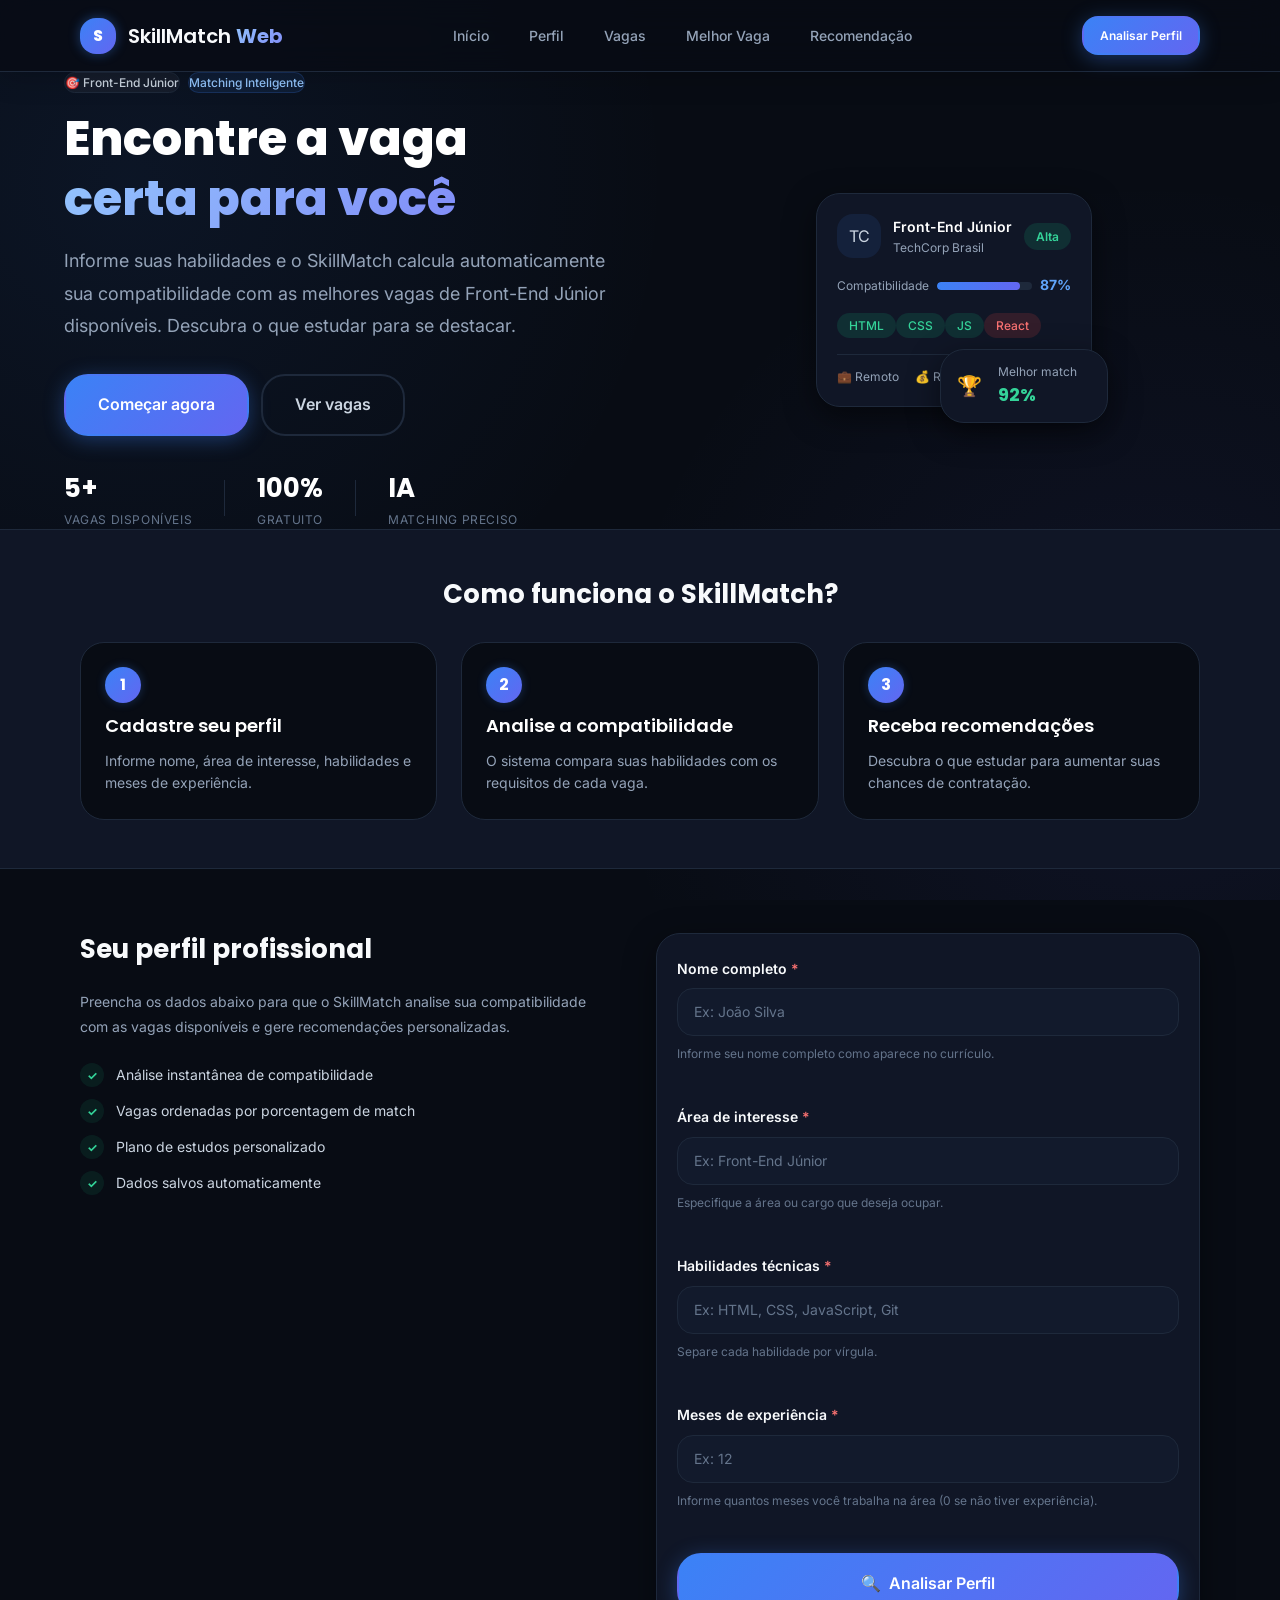
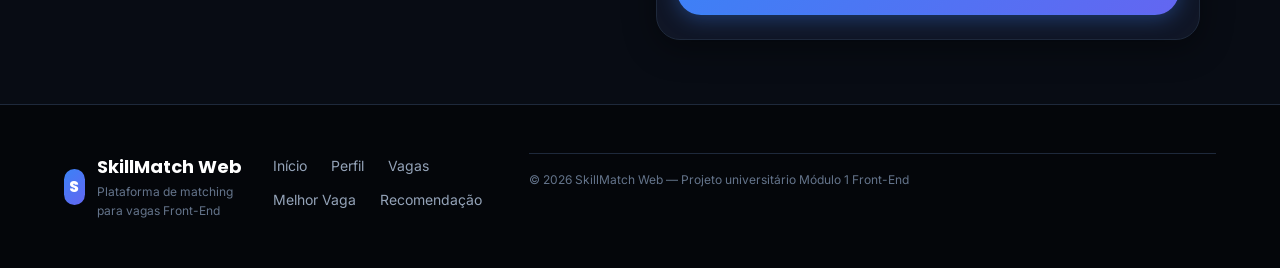
==== index.html @ 5471a695 "feat: Desenvolvimento da WEB e Logica JS" ====
<!DOCTYPE html>
<html lang="pt-BR">
  <head>
    <meta charset="UTF-8" />
    <meta name="viewport" content="width=device-width, initial-scale=1.0" />
    <meta
      name="description"
      content="SkillMatch Web — Compare seu perfil profissional com vagas de Front-End Júnior e descubra sua compatibilidade."
    />
    <meta name="author" content="SkillMatch Web" />
    <title>SkillMatch Web | Encontre sua vaga ideal</title>

    <!-- Google Fonts: Inter para interface, Poppins para headings -->
    <link rel="preconnect" href="https://fonts.googleapis.com" />
    <link rel="preconnect" href="https://fonts.gstatic.com" crossorigin />
    <link
      href="https://fonts.googleapis.com/css2?family=Inter:wght@300;400;500;600;700&family=Poppins:wght@600;700;800&display=swap"
      rel="stylesheet"
    />

    <!-- Folha de estilos principal -->
    <link rel="stylesheet" href="./assets/styles/index.style.css" />
  </head>
  <body>

    <!-- ===================================================
         HEADER / NAVEGAÇÃO
    ==================================================== -->
    <header class="site-header" role="banner">
      <nav class="nav-bar" aria-label="Navegação principal">
        <!-- Logo / Brand -->
        <a href="#inicio" class="nav-brand" aria-label="SkillMatch Web — ir para o início">
          <div class="nav-brand__logo" aria-hidden="true">
            <span class="nav-brand__logo-sm">S</span>
          </div>
          <span class="nav-brand__name">SkillMatch <strong>Web</strong></span>
        </a>

        <!-- Links de navegação -->
        <ul class="nav-links" role="list">
          <li><a href="#inicio"        class="nav-links__item" aria-label="Início">Início</a></li>
          <li><a href="#perfil"        class="nav-links__item" aria-label="Ir para o perfil">Perfil</a></li>
          <li><a href="#vagas"         class="nav-links__item" aria-label="Ir para as vagas">Vagas</a></li>
          <li><a href="#melhor-vaga"   class="nav-links__item" aria-label="Ir para a melhor vaga">Melhor Vaga</a></li>
          <li><a href="#recomendacao"  class="nav-links__item" aria-label="Ir para recomendações de estudo">Recomendação</a></li>
        </ul>

        <!-- CTA no header -->
        <a href="#perfil" class="btn btn--primary btn--sm nav-cta" aria-label="Analisar meu perfil agora">
          Analisar Perfil
        </a>
      </nav>
    </header>

    <!-- ===================================================
         HERO / BANNER PRINCIPAL
    ==================================================== -->
    <section id="inicio" class="hero" aria-labelledby="hero-titulo">
      <div class="hero__container">
        <!-- Lado esquerdo: texto -->
        <div class="hero__content">
          <div class="hero__eyebrow">
            <span class="hero__tag">🎯 Front-End Júnior</span>
            <span class="hero__tag hero__tag--secondary">Matching Inteligente</span>
          </div>
          <h1 id="hero-titulo" class="hero__titulo">
            Encontre a vaga<br />
            <span class="hero__titulo--destaque">certa para você</span>
          </h1>
          <p class="hero__descricao">
            Informe suas habilidades e o SkillMatch calcula automaticamente sua
            compatibilidade com as melhores vagas de Front-End Júnior disponíveis.
            Descubra o que estudar para se destacar.
          </p>
          <div class="hero__acoes">
            <a href="#perfil" class="btn btn--primary btn--lg" aria-label="Começar análise de perfil">
              Começar agora
            </a>
            <a href="#vagas" class="btn btn--outline btn--lg" aria-label="Ver vagas disponíveis">
              Ver vagas
            </a>
          </div>
          <!-- Estatísticas rápidas -->
          <div class="hero__stats" aria-label="Estatísticas da plataforma">
            <div class="hero__stat">
              <span class="hero__stat-num">5+</span>
              <span class="hero__stat-label">Vagas disponíveis</span>
            </div>
            <div class="hero__stat-divider" aria-hidden="true"></div>
            <div class="hero__stat">
              <span class="hero__stat-num">100%</span>
              <span class="hero__stat-label">Gratuito</span>
            </div>
            <div class="hero__stat-divider" aria-hidden="true"></div>
            <div class="hero__stat">
              <span class="hero__stat-num">IA</span>
              <span class="hero__stat-label">Matching preciso</span>
            </div>
          </div>
        </div>

        <!-- Lado direito: preview de card de vaga -->
        <div class="hero__preview" aria-hidden="true">
          <div class="hero__preview-card card-preview">
            <div class="card-preview__header">
              <div class="card-preview__logo">TC</div>
              <div class="card-preview__info">
                <span class="card-preview__cargo">Front-End Júnior</span>
                <span class="card-preview__empresa">TechCorp Brasil</span>
              </div>
              <span class="card-preview__badge card-preview__badge--alta">Alta</span>
            </div>
            <div class="card-preview__compat">
              <span class="card-preview__compat-label">Compatibilidade</span>
              <div class="card-preview__bar">
                <div class="card-preview__bar-fill" style="width: 87%"></div>
              </div>
              <span class="card-preview__compat-pct">87%</span>
            </div>
            <div class="card-preview__tags">
              <span class="tag tag--encontrada">HTML</span>
              <span class="tag tag--encontrada">CSS</span>
              <span class="tag tag--encontrada">JS</span>
              <span class="tag tag--faltante">React</span>
            </div>
            <div class="card-preview__meta">
              <span>💼 Remoto</span>
              <span>💰 R$ 2.800</span>
            </div>
          </div>

          <!-- Card flutuante menor -->
          <div class="hero__preview-card hero__preview-card--mini card-preview card-preview--mini">
            <span class="card-preview__mini-ico">🏆</span>
            <div>
              <span class="card-preview__mini-label">Melhor match</span>
              <span class="card-preview__mini-val">92%</span>
            </div>
          </div>
        </div>
      </div>
    </section>

    <!-- ===================================================
         MAIN CONTENT
    ==================================================== -->
    <main id="main-content" class="main-content">

      <!-- ─── COMO FUNCIONA ─── -->
      <section class="como-funciona" aria-labelledby="como-funciona-titulo">
        <div class="section-container">
          <h2 id="como-funciona-titulo" class="section-titulo section-titulo--center">
            Como funciona o SkillMatch?
          </h2>
          <div class="steps">
            <article class="step" aria-label="Passo 1: Cadastre seu perfil">
              <div class="step__num" aria-hidden="true">1</div>
              <h3 class="step__titulo">Cadastre seu perfil</h3>
              <p class="step__desc">Informe nome, área de interesse, habilidades e meses de experiência.</p>
            </article>
            <div class="step__seta" aria-hidden="true">→</div>
            <article class="step" aria-label="Passo 2: Analise a compatibilidade">
              <div class="step__num" aria-hidden="true">2</div>
              <h3 class="step__titulo">Analise a compatibilidade</h3>
              <p class="step__desc">O sistema compara suas habilidades com os requisitos de cada vaga.</p>
            </article>
            <div class="step__seta" aria-hidden="true">→</div>
            <article class="step" aria-label="Passo 3: Receba recomendações">
              <div class="step__num" aria-hidden="true">3</div>
              <h3 class="step__titulo">Receba recomendações</h3>
              <p class="step__desc">Descubra o que estudar para aumentar suas chances de contratação.</p>
            </article>
          </div>
        </div>
      </section>

      <!-- ─── FORMULÁRIO DE PERFIL ─── -->
      <section id="perfil" class="section-perfil" aria-labelledby="perfil-titulo">
        <div class="section-container section-container--split">

          <!-- Lado esquerdo: copy -->
          <div class="perfil-copy">
            <h2 id="perfil-titulo" class="section-titulo">
              Seu perfil profissional
            </h2>
            <p class="section-desc">
              Preencha os dados abaixo para que o SkillMatch analise sua
              compatibilidade com as vagas disponíveis e gere recomendações personalizadas.
            </p>
            <ul class="perfil-beneficios" aria-label="Benefícios do SkillMatch">
              <li class="perfil-beneficio">
                <span class="perfil-beneficio__ico" aria-hidden="true">✓</span>
                Análise instantânea de compatibilidade
              </li>
              <li class="perfil-beneficio">
                <span class="perfil-beneficio__ico" aria-hidden="true">✓</span>
                Vagas ordenadas por porcentagem de match
              </li>
              <li class="perfil-beneficio">
                <span class="perfil-beneficio__ico" aria-hidden="true">✓</span>
                Plano de estudos personalizado
              </li>
              <li class="perfil-beneficio">
                <span class="perfil-beneficio__ico" aria-hidden="true">✓</span>
                Dados salvos automaticamente
              </li>
            </ul>
          </div>

          <!-- Lado direito: formulário -->
          <div class="perfil-form-wrapper">
            <form
              id="form-candidato"
              class="profile-form"
              novalidate
              aria-label="Formulário de perfil do candidato"
            >
              <div class="form-group">
                <label for="input-nome" class="form-label">
                  Nome completo
                  <span class="form-label__req" aria-hidden="true">*</span>
                </label>
                <input
                  type="text"
                  id="input-nome"
                  name="nome"
                  class="form-input"
                  placeholder="Ex: João Silva"
                  autocomplete="name"
                  aria-required="true"
                  aria-describedby="nome-dica erro-nome"
                />
                <span id="nome-dica" class="form-dica">
                  Informe seu nome completo como aparece no currículo.
                </span>
                <span
                  class="form-erro"
                  id="erro-nome"
                  role="alert"
                  aria-live="polite"
                ></span>
              </div>

              <div class="form-group">
                <label for="input-area" class="form-label">
                  Área de interesse
                  <span class="form-label__req" aria-hidden="true">*</span>
                </label>
                <input
                  type="text"
                  id="input-area"
                  name="area"
                  class="form-input"
                  placeholder="Ex: Front-End Júnior"
                  aria-required="true"
                  aria-describedby="area-dica erro-area"
                />
                <span id="area-dica" class="form-dica">
                  Especifique a área ou cargo que deseja ocupar.
                </span>
                <span
                  class="form-erro"
                  id="erro-area"
                  role="alert"
                  aria-live="polite"
                ></span>
              </div>

              <div class="form-group">
                <label for="input-habilidades" class="form-label">
                  Habilidades técnicas
                  <span class="form-label__req" aria-hidden="true">*</span>
                </label>
                <input
                  type="text"
                  id="input-habilidades"
                  name="habilidades"
                  class="form-input"
                  placeholder="Ex: HTML, CSS, JavaScript, Git"
                  aria-required="true"
                  aria-describedby="hab-dica erro-habilidades"
                />
                <span id="hab-dica" class="form-dica">
                  Separe cada habilidade por vírgula.
                </span>
                <span
                  class="form-erro"
                  id="erro-habilidades"
                  role="alert"
                  aria-live="polite"
                ></span>
              </div>

              <div class="form-group">
                <label for="input-experiencia" class="form-label">
                  Meses de experiência
                  <span class="form-label__req" aria-hidden="true">*</span>
                </label>
                <input
                  type="number"
                  id="input-experiencia"
                  name="experiencia"
                  class="form-input"
                  placeholder="Ex: 12"
                  min="0"
                  max="600"
                  aria-required="true"
                  aria-describedby="exp-dica erro-experiencia"
                />
                <span id="exp-dica" class="form-dica">
                  Informe quantos meses você trabalha na área (0 se não tiver experiência).
                </span>
                <span
                  class="form-erro"
                  id="erro-experiencia"
                  role="alert"
                  aria-live="polite"
                ></span>
              </div>

              <div class="form-acoes">
                <button
                  type="submit"
                  id="btn-analisar"
                  class="btn btn--primary btn--full"
                  aria-label="Analisar perfil e verificar compatibilidade com as vagas"
                >
                  <span class="btn__ico" aria-hidden="true">🔍</span>
                  Analisar Perfil
                </button>
              </div>
            </form>
          </div>
        </div>
      </section>

      <!-- ─── SEÇÃO DE VAGAS ─── -->
      <section
        id="vagas"
        class="section-vagas"
        aria-labelledby="vagas-titulo"
        aria-live="polite"
        hidden
      >
        <div class="section-container">
          <div class="section-cabecalho">
            <div>
              <h2 id="vagas-titulo" class="section-titulo">
                Vagas compatíveis
              </h2>
              <p class="section-desc">
                Ordenadas por porcentagem de compatibilidade com o seu perfil.
              </p>
            </div>
            <!-- Filtros / contador (exibidos pelo JS) -->
            <div class="vagas-resumo" id="vagas-resumo" aria-live="polite"></div>
          </div>

          <!-- Estado: carregando -->
          <div id="vagas-loading" class="estado-loading" hidden aria-live="polite" aria-label="Carregando vagas">
            <div class="loading-spinner" aria-hidden="true"></div>
            <p>Buscando vagas...</p>
          </div>

          <!-- Estado: erro -->
          <div id="vagas-erro" class="estado-erro" hidden role="alert">
            <span aria-hidden="true">⚠️</span>
            <p id="vagas-erro-msg">Não foi possível carregar as vagas.</p>
            <button id="btn-tentar-novamente" class="btn btn--outline btn--sm">
              Tentar novamente
            </button>
          </div>

          <!-- Estado: vazio -->
          <div id="vagas-vazio" class="estado-vazio" hidden>
            <span class="estado-vazio__ico" aria-hidden="true">🔍</span>
            <p>Nenhuma vaga encontrada para o perfil informado.</p>
          </div>

          <!-- Grid de vagas -->
          <div
            id="lista-vagas"
            class="vagas-grid"
            role="list"
            aria-label="Lista de vagas compatíveis"
          >
            <!-- Cartões inseridos dinamicamente pelo JS -->
          </div>
        </div>
      </section>

      <!-- ─── SEÇÃO MELHOR VAGA ─── -->
      <section
        id="melhor-vaga"
        class="section-melhor-vaga"
        aria-labelledby="melhor-vaga-titulo"
        aria-live="polite"
        hidden
      >
        <div class="section-container">
          <div class="section-cabecalho">
            <div>
              <h2 id="melhor-vaga-titulo" class="section-titulo section-titulo--destaque">
                🏆 Melhor vaga para você
              </h2>
              <p class="section-desc">
                Esta é a vaga com maior compatibilidade com o seu perfil profissional.
              </p>
            </div>
          </div>
          <div
            id="melhor-vaga-container"
            class="melhor-vaga-container"
            aria-label="Melhor vaga recomendada"
          >
            <!-- Cartão inserido dinamicamente pelo JS -->
          </div>
        </div>
      </section>

      <!-- ─── SEÇÃO RECOMENDAÇÃO DE ESTUDO ─── -->
      <section
        id="recomendacao"
        class="section-recomendacao"
        aria-labelledby="recomendacao-titulo"
        aria-live="polite"
        hidden
      >
        <div class="section-container">
          <div class="section-cabecalho">
            <div>
              <h2 id="recomendacao-titulo" class="section-titulo">
                📚 Plano de estudo recomendado
              </h2>
              <p class="section-desc">
                Habilidades que você deve estudar para aumentar sua compatibilidade
                com a melhor vaga.
              </p>
            </div>
          </div>
          <div
            id="lista-recomendacoes"
            class="recomendacoes-container"
            role="list"
            aria-label="Lista de habilidades recomendadas para estudo"
          >
            <!-- Itens inseridos dinamicamente pelo JS -->
          </div>
        </div>
      </section>

    </main>

    <!-- ===================================================
         FOOTER
    ==================================================== -->
    <footer class="site-footer" role="contentinfo">
      <div class="footer-container">
        <div class="footer-brand">
          <div class="footer-brand__logo" aria-hidden="true">S</div>
          <div>
            <span class="footer-brand__nome">SkillMatch Web</span>
            <span class="footer-brand__sub">Plataforma de matching para vagas Front-End</span>
          </div>
        </div>

        <nav class="footer-nav" aria-label="Navegação do rodapé">
          <ul role="list">
            <li><a href="#inicio"       class="footer-link">Início</a></li>
            <li><a href="#perfil"       class="footer-link">Perfil</a></li>
            <li><a href="#vagas"        class="footer-link">Vagas</a></li>
            <li><a href="#melhor-vaga"  class="footer-link">Melhor Vaga</a></li>
            <li><a href="#recomendacao" class="footer-link">Recomendação</a></li>
          </ul>
        </nav>

        <p class="footer-copy">
          &copy; <span id="footer-ano">2025</span> SkillMatch Web
          — Projeto universitário Módulo 1 Front-End
        </p>
      </div>
    </footer>

    <!-- ===================================================
         SCRIPTS (ES Modules)
         type="module" garante defer automático e escopo de módulo.
    ==================================================== -->
    <script type="module" src="./assets/scripts/main.js"></script>
  </body>
</html>
---- assets/styles/index.style.css ----
/* =================================================================
   SkillMatch Web — index.style.css
   Design System: Plataforma profissional de vagas (Premium Dark Mode)
   Estilo amigável, moderno e altamente profissional.
   Mobile First | Flexbox
   ================================================================= */

/* ─────────────────────────────────────────────────────────────────
   1. DESIGN TOKENS (Custom Properties)
───────────────────────────────────────────────────────────────── */
:root {
  /* ── Cores de Fundo (Premium Dark Mode) ── */
  --bg-pagina:      #080C14;
  --bg-card:        #101626;
  --bg-card-hover:  #161F35;
  --bg-input:       #121A2C;
  --borda:          #1E293B;
  --borda-hover:    #334155;
  --borda-foco:     #3B82F6;
  --branco:         #FFFFFF;

  /* ── Paleta de Azul Profissional ── */
  --azul-950:   #030712;
  --azul-900:   #1E3A8A;
  --azul-700:   #1D4ED8;
  --azul-600:   #3B82F6; /* Azul primário brilhante */
  --azul-500:   #60A5FA;
  --azul-400:   #93C5FD;
  --azul-100:   #DBEAFE;
  --azul-50:    #EFF6FF;

  /* ── Roxo / Indigo (Toque premium/amigável) ── */
  --indigo-500: #6366F1;
  --indigo-400: #818CF8;

  /* ── Neutros / Textos ── */
  --cinza-50:   #F9FAFB;
  --cinza-100:  #F3F4F6;
  --cinza-200:  #E5E7EB;
  --cinza-300:  #CBD5E1; /* Texto claro principal */
  --cinza-400:  #94A3B8; /* Subtextos e labels */
  --cinza-500:  #64748B; /* Dicas e bordas secundárias */
  --cinza-900:  #F8FAFC; /* Títulos em destaque */

  /* ── Classificação / Match (Com fundo sutil e brilhante) ── */
  --verde-600:  #10B981;
  --verde-500:  #34D399;
  --verde-900:  rgba(16, 185, 129, 0.15);

  --amarelo-600:#F59E0B;
  --amarelo-500:#FBBF24;
  --amarelo-900:rgba(245, 158, 11, 0.15);

  --vermelho-600:#EF4444;
  --vermelho-500:#F87171;
  --vermelho-900:rgba(239, 68, 68, 0.15);

  /* ── Tipografia ── */
  --fonte-corpo:    'Inter', system-ui, -apple-system, sans-serif;
  --fonte-titulo:   'Poppins', 'Inter', system-ui, sans-serif;

  --fs-xs:   0.75rem;    /* 12px */
  --fs-sm:   0.875rem;   /* 14px */
  --fs-base: 1rem;       /* 16px */
  --fs-md:   1.125rem;   /* 18px */
  --fs-lg:   1.25rem;    /* 20px */
  --fs-2xl:  1.625rem;   /* 26px */
  --fs-3xl:  2.25rem;    /* 36px */
  --fs-4xl:  3rem;       /* 48px */

  --fw-normal:   400;
  --fw-medium:   500;
  --fw-semibold: 600;
  --fw-bold:     700;
  --fw-extrabold:800;

  --lh-apertado: 1.25;
  --lh-snug:     1.4;
  --lh-normal:   1.6;
  --lh-relaxado: 1.8;

  /* ── Espaçamentos ── */
  --sp-1:  0.25rem;
  --sp-2:  0.5rem;
  --sp-3:  0.75rem;
  --sp-4:  1rem;
  --sp-5:  1.25rem;
  --sp-6:  1.5rem;
  --sp-8:  2rem;
  --sp-10: 2.5rem;
  --sp-12: 3rem;
  --sp-16: 4rem;

  /* ── Bordas arredondadas (Amigável) ── */
  --radius-sm:   0.375rem;
  --radius-md:   0.75rem;
  --radius-lg:   1rem;
  --radius-xl:   1.5rem;  /* Cantos suaves e modernos */
  --radius-2xl:  2rem;
  --radius-full: 9999px;

  /* ── Sombras e Brilhos ── */
  --sombra-xs:  0 1px 2px rgba(0,0,0,0.5);
  --sombra-sm:  0 2px 8px rgba(0,0,0,0.6);
  --sombra-md:  0 4px 20px rgba(0,0,0,0.4);
  --sombra-lg:  0 10px 30px rgba(0,0,0,0.5);
  --sombra-azul: 0 4px 20px rgba(59, 130, 246, 0.35);
  --sombra-card: 0 8px 32px rgba(0, 0, 0, 0.4);

  /* ── Transições ── */
  --trans-rapida: 150ms cubic-bezier(0.4, 0, 0.2, 1);
  --trans-base:   300ms cubic-bezier(0.4, 0, 0.2, 1);

  /* ── Layout ── */
  --max-largura: 72rem;      /* 1152px */
  --max-form:    34rem;
  --nav-altura:  4.5rem;
  --z-nav: 100;
}

/* ─────────────────────────────────────────────────────────────────
   2. RESET & BASE (Dark Mode adaptado)
───────────────────────────────────────────────────────────────── */
*,
*::before,
*::after {
  box-sizing: border-box;
  margin: 0;
  padding: 0;
}

html {
  scroll-behavior: smooth;
  -webkit-text-size-adjust: 100%;
}

body {
  font-family: var(--fonte-corpo);
  font-size: var(--fs-base);
  font-weight: var(--fw-normal);
  line-height: var(--lh-normal);
  color: var(--cinza-300);
  background-color: var(--bg-pagina);
  min-height: 100vh;
  overflow-x: hidden;
  /* Gradientes de fundo sutis para quebrar o fundo chapado escuro */
  background-image: 
    radial-gradient(circle at 10% 20%, rgba(59, 130, 246, 0.08) 0%, transparent 40%),
    radial-gradient(circle at 90% 80%, rgba(99, 102, 241, 0.08) 0%, transparent 40%);
  background-attachment: fixed;
}

h1, h2, h3, h4, h5, h6 {
  font-family: var(--fonte-titulo);
  line-height: var(--lh-apertado);
  color: var(--cinza-900);
}

img, svg, video {
  display: block;
  max-width: 100%;
}

button, input, select, textarea {
  font: inherit;
  color: inherit;
}

a {
  color: inherit;
  text-decoration: none;
}

ul, ol {
  list-style: none;
}

/* Foco acessível com brilho premium */
:focus-visible {
  outline: 2px solid var(--azul-600);
  outline-offset: 3px;
  border-radius: var(--radius-sm);
}

/* ─────────────────────────────────────────────────────────────────
   3. CONTAINERS
───────────────────────────────────────────────────────────────── */
.section-container {
  max-width: var(--max-largura);
  margin-inline: auto;
  padding-inline: var(--sp-4);
}

/* ─────────────────────────────────────────────────────────────────
   4. TIPOGRAFIA / CABEÇALHOS DE SEÇÕES
───────────────────────────────────────────────────────────────── */
.section-titulo {
  font-size: var(--fs-2xl);
  font-weight: var(--fw-bold);
  color: var(--cinza-900);
  margin-bottom: var(--sp-2);
}

.section-titulo--center {
  text-align: center;
}

.section-titulo--destaque {
  background: linear-gradient(135deg, var(--azul-500), var(--indigo-400));
  -webkit-background-clip: text;
  -webkit-text-fill-color: transparent;
  background-clip: text;
}

.section-desc {
  font-size: var(--fs-sm);
  color: var(--cinza-400);
  line-height: var(--lh-relaxado);
  max-width: 60ch;
}

/* ─────────────────────────────────────────────────────────────────
   5. BOTÕES (Efeito glow e cantos redondos amigáveis)
───────────────────────────────────────────────────────────────── */
.btn {
  display: inline-flex;
  align-items: center;
  justify-content: center;
  gap: var(--sp-2);
  padding: var(--sp-3) var(--sp-6);
  border: 2px solid transparent;
  border-radius: var(--radius-xl); /* Cantos redondos mais amigáveis */
  font-family: var(--fonte-corpo);
  font-size: var(--fs-sm);
  font-weight: var(--fw-semibold);
  cursor: pointer;
  transition: all var(--trans-base);
  user-select: none;
}

.btn:hover {
  transform: translateY(-2px);
}

.btn:active {
  transform: translateY(0);
}

/* Primário (Brilhante com sombra neon sutil) */
.btn--primary {
  background: linear-gradient(135deg, var(--azul-600), var(--indigo-500));
  border-color: transparent;
  color: var(--branco);
  box-shadow: var(--sombra-azul);
}

.btn--primary:hover {
  background: linear-gradient(135deg, var(--azul-500), var(--indigo-400));
  box-shadow: 0 0 24px rgba(59, 130, 246, 0.5);
}

/* Outline */
.btn--outline {
  background-color: transparent;
  border-color: var(--borda);
  color: var(--cinza-300);
}

.btn--outline:hover {
  background-color: rgba(255, 255, 255, 0.05);
  border-color: var(--cinza-400);
}

/* Tamanhos */
.btn--sm  { padding: var(--sp-2) var(--sp-4); font-size: var(--fs-xs); border-radius: var(--radius-lg); }
.btn--lg  { padding: var(--sp-4) var(--sp-8); font-size: var(--fs-base); }
.btn--full { width: 100%; padding-block: var(--sp-4); font-size: var(--fs-base); }

.btn:disabled, .btn[aria-disabled="true"] {
  opacity: 0.4;
  cursor: not-allowed;
  transform: none !important;
  box-shadow: none !important;
}

/* ─────────────────────────────────────────────────────────────────
   6. SITE HEADER (Glassmorphism Dark)
───────────────────────────────────────────────────────────────── */
.site-header {
  position: sticky;
  top: 0;
  z-index: var(--z-nav);
  background-color: rgba(8, 12, 20, 0.8);
  backdrop-filter: blur(16px);
  -webkit-backdrop-filter: blur(16px);
  border-bottom: 1px solid var(--borda);
  height: var(--nav-altura);
  box-shadow: 0 4px 30px rgba(0, 0, 0, 0.2);
}

.nav-bar {
  max-width: var(--max-largura);
  margin-inline: auto;
  padding-inline: var(--sp-4);
  height: 100%;
  display: flex;
  align-items: center;
  justify-content: space-between;
  gap: var(--sp-6);
}

/* Logo */
.nav-brand {
  display: flex;
  align-items: center;
  gap: var(--sp-3);
}

.nav-brand__logo {
  width: 2.25rem;
  height: 2.25rem;
  background: linear-gradient(135deg, var(--azul-600), var(--indigo-500));
  border-radius: var(--radius-lg);
  display: flex;
  align-items: center;
  justify-content: center;
  box-shadow: 0 0 12px rgba(59, 130, 246, 0.4);
}

.nav-brand__logo-sm {
  font-family: var(--fonte-titulo);
  font-weight: var(--fw-extrabold);
  font-size: var(--fs-base);
  color: var(--branco);
}

.nav-brand__name {
  font-family: var(--fonte-titulo);
  font-size: var(--fs-lg);
  font-weight: var(--fw-semibold);
  color: var(--cinza-900);
}

.nav-brand__name strong {
  background: linear-gradient(135deg, var(--azul-400), var(--indigo-400));
  -webkit-background-clip: text;
  -webkit-text-fill-color: transparent;
  background-clip: text;
  font-weight: var(--fw-bold);
}

/* Links */
.nav-links {
  display: none; /* Mobile */
  align-items: center;
  gap: var(--sp-2);
}

.nav-links__item {
  padding: var(--sp-2) var(--sp-4);
  border-radius: var(--radius-lg);
  font-size: var(--fs-sm);
  font-weight: var(--fw-medium);
  color: var(--cinza-400);
  transition: all var(--trans-rapida);
}

.nav-links__item:hover,
.nav-links__item.ativo {
  color: var(--branco);
  background-color: rgba(255, 255, 255, 0.05);
}

.nav-cta {
  display: none; /* Mobile */
}

/* ─────────────────────────────────────────────────────────────────
   7. HERO SECTION (Layout Arredondado com Card Preview Premium)
───────────────────────────────────────────────────────────────── */
.hero {
  padding: var(--sp-12) var(--sp-4) var(--sp-16);
  position: relative;
}

.hero__container {
  max-width: var(--max-largura);
  margin-inline: auto;
  display: flex;
  flex-direction: column;
  gap: var(--sp-8);
}

/* Eyebrow badge */
.hero__eyebrow {
  display: flex;
  gap: var(--sp-2);
  margin-bottom: var(--sp-4);
}

.hero__tag {
  display: inline-flex;
  align-items: center;
  gap: var(--sp-1.5);
  padding: var(--sp-1.5) var(--sp-4);
  border-radius: var(--radius-full);
  background-color: rgba(255, 255, 255, 0.04);
  border: 1px solid var(--borda);
  font-size: var(--fs-xs);
  font-weight: var(--fw-medium);
  color: var(--cinza-300);
}

.hero__tag--secondary {
  background-color: rgba(59, 130, 246, 0.1);
  border-color: rgba(59, 130, 246, 0.2);
  color: var(--azul-400);
}

.hero__titulo {
  font-size: var(--fs-3xl);
  font-weight: var(--fw-extrabold);
  line-height: var(--lh-apertado);
  color: var(--branco);
  margin-bottom: var(--sp-4);
}

.hero__titulo--destaque {
  background: linear-gradient(135deg, var(--azul-400) 0%, var(--indigo-400) 100%);
  -webkit-background-clip: text;
  -webkit-text-fill-color: transparent;
  background-clip: text;
}

.hero__descricao {
  font-size: var(--fs-md);
  color: var(--cinza-400);
  line-height: var(--lh-relaxado);
  max-width: 52ch;
  margin-bottom: var(--sp-8);
}

.hero__acoes {
  display: flex;
  flex-wrap: wrap;
  gap: var(--sp-3);
  margin-bottom: var(--sp-8);
}

/* Stats */
.hero__stats {
  display: flex;
  align-items: center;
  gap: var(--sp-8);
  flex-wrap: wrap;
}

.hero__stat {
  display: flex;
  flex-direction: column;
}

.hero__stat-num {
  font-family: var(--fonte-titulo);
  font-size: var(--fs-2xl);
  font-weight: var(--fw-bold);
  color: var(--branco);
}

.hero__stat-label {
  font-size: var(--fs-xs);
  color: var(--cinza-500);
  text-transform: uppercase;
  letter-spacing: 0.05em;
}

.hero__stat-divider {
  width: 1px;
  height: 2.25rem;
  background-color: var(--borda);
  flex-shrink: 0;
}

/* ─ Preview Card (Layout Moderno e Amigável) ── */
.hero__preview {
  position: relative;
  display: flex;
  justify-content: center;
  align-items: center;
}

.card-preview {
  background: var(--bg-card);
  border: 1px solid var(--borda);
  border-radius: var(--radius-xl);
  padding: var(--sp-5);
  box-shadow: var(--sombra-lg);
  width: 100%;
  max-width: 22rem;
  display: flex;
  flex-direction: column;
  gap: var(--sp-4);
  position: relative;
  animation: floating-preview 6s ease-in-out infinite;
}

@keyframes floating-preview {
  0%, 100% { transform: translateY(0); }
  50%       { transform: translateY(-8px); }
}

.card-preview__header {
  display: flex;
  align-items: center;
  gap: var(--sp-3);
}

.card-preview__logo {
  width: 2.75rem;
  height: 2.75rem;
  border-radius: var(--radius-lg);
  background-color: rgba(59, 130, 246, 0.1);
  display: flex;
  align-items: center;
  justify-content: center;
  flex-shrink: 0;
}

.card-preview__logo svg {
  width: 1.5rem;
  height: 1.5rem;
  color: var(--azul-500);
}

.card-preview__info {
  display: flex;
  flex-direction: column;
  flex: 1;
}

.card-preview__cargo {
  font-size: var(--fs-sm);
  font-weight: var(--fw-semibold);
  color: var(--branco);
}

.card-preview__empresa {
  font-size: var(--fs-xs);
  color: var(--cinza-400);
}

.card-preview__badge {
  padding: var(--sp-1) var(--sp-3);
  border-radius: var(--radius-full);
  font-size: var(--fs-xs);
  font-weight: var(--fw-semibold);
}

.card-preview__badge--alta {
  background-color: var(--verde-900);
  color: var(--verde-500);
}

.card-preview__compat {
  display: flex;
  align-items: center;
  gap: var(--sp-2);
}

.card-preview__compat-label {
  font-size: var(--fs-xs);
  color: var(--cinza-400);
}

.card-preview__bar {
  flex: 1;
  height: 8px;
  background-color: var(--borda);
  border-radius: var(--radius-full);
  overflow: hidden;
}

.card-preview__bar-fill {
  height: 100%;
  background: linear-gradient(90deg, var(--azul-600), var(--indigo-500));
  border-radius: var(--radius-full);
}

.card-preview__compat-pct {
  font-size: var(--fs-sm);
  font-weight: var(--fw-bold);
  color: var(--azul-500);
}

.card-preview__tags {
  display: flex;
  flex-wrap: wrap;
  gap: var(--sp-1.5);
}

/* Tags de Habilidades */
.tag {
  display: inline-flex;
  align-items: center;
  padding: 3px var(--sp-3);
  border-radius: var(--radius-full);
  font-size: var(--fs-xs);
  font-weight: var(--fw-medium);
}

.tag--encontrada {
  background-color: var(--verde-900);
  color: var(--verde-500);
}

.tag--faltante {
  background-color: var(--vermelho-900);
  color: var(--vermelho-500);
}

.card-preview__meta {
  display: flex;
  gap: var(--sp-4);
  font-size: var(--fs-xs);
  color: var(--cinza-400);
  padding-top: var(--sp-3);
  border-top: 1px solid var(--borda);
}

/* Card mini flutuante */
.card-preview--mini {
  position: absolute;
  bottom: -1rem;
  right: -1rem;
  max-width: 10.5rem;
  padding: var(--sp-3) var(--sp-4);
  flex-direction: row;
  align-items: center;
  gap: var(--sp-2.5);
  animation-delay: 0.5s;
}

.card-preview__mini-ico {
  font-size: var(--fs-lg);
}

.card-preview__mini-label {
  display: block;
  font-size: var(--fs-xs);
  color: var(--cinza-400);
}

.card-preview__mini-val {
  font-family: var(--fonte-titulo);
  font-size: var(--fs-md);
  font-weight: var(--fw-bold);
  color: var(--verde-500);
}

/* ─────────────────────────────────────────────────────────────────
   8. SEÇÃO COMO FUNCIONA (Estilo Amigável e Cards Distintos)
───────────────────────────────────────────────────────────────── */
.como-funciona {
  background-color: var(--bg-card);
  border-top: 1px solid var(--borda);
  border-bottom: 1px solid var(--borda);
  padding: var(--sp-12) var(--sp-4);
}

.steps {
  display: flex;
  flex-direction: column;
  gap: var(--sp-6);
  margin-top: var(--sp-8);
}

.step {
  background: var(--bg-pagina);
  border: 1px solid var(--borda);
  border-radius: var(--radius-xl);
  padding: var(--sp-6);
  display: flex;
  flex-direction: column;
  gap: var(--sp-3);
  transition: all var(--trans-base);
}

.step:hover {
  transform: translateY(-3px);
  border-color: var(--borda-hover);
  box-shadow: var(--sombra-md);
}

.step__num {
  width: 2.25rem;
  height: 2.25rem;
  border-radius: var(--radius-full);
  background: linear-gradient(135deg, var(--azul-600), var(--indigo-500));
  color: var(--branco);
  font-family: var(--fonte-titulo);
  font-weight: var(--fw-bold);
  font-size: var(--fs-base);
  display: flex;
  align-items: center;
  justify-content: center;
  flex-shrink: 0;
  box-shadow: 0 0 10px rgba(59, 130, 246, 0.3);
}

.step__titulo {
  font-size: var(--fs-md);
  font-weight: var(--fw-semibold);
  color: var(--branco);
}

.step__desc {
  font-size: var(--fs-sm);
  color: var(--cinza-400);
  line-height: var(--lh-normal);
}

.step__seta {
  display: none; /* Apenas no desktop */
}

/* ─────────────────────────────────────────────────────────────────
   9. SEÇÃO PERFIL (Formulário Arredondado com inputs modernos)
───────────────────────────────────────────────────────────────── */
.section-perfil {
  padding: var(--sp-16) var(--sp-4);
}

.section-container--split {
  display: flex;
  flex-direction: column;
  gap: var(--sp-8);
}

.perfil-copy {
  display: flex;
  flex-direction: column;
  gap: var(--sp-4);
}

.perfil-beneficios {
  display: flex;
  flex-direction: column;
  gap: var(--sp-3);
  margin-top: var(--sp-2);
}

.perfil-beneficio {
  display: flex;
  align-items: center;
  gap: var(--sp-3);
  font-size: var(--fs-sm);
  color: var(--cinza-300);
}

.perfil-beneficio__ico {
  display: inline-flex;
  width: 1.5rem;
  height: 1.5rem;
  border-radius: var(--radius-full);
  background-color: rgba(16, 185, 129, 0.1);
  color: var(--verde-500);
  font-size: var(--fs-xs);
  font-weight: var(--fw-bold);
  align-items: center;
  justify-content: center;
  flex-shrink: 0;
}

/* Wrapper do Formulário (Dashboard Style) */
.perfil-form-wrapper {
  background: var(--bg-card);
  border: 1px solid var(--borda);
  border-radius: var(--radius-xl);
  padding: var(--sp-6) var(--sp-5);
  box-shadow: var(--sombra-card);
}

.profile-form {
  display: flex;
  flex-direction: column;
  gap: var(--sp-5);
}

.form-group {
  display: flex;
  flex-direction: column;
  gap: var(--sp-2);
}

.form-label {
  font-size: var(--fs-sm);
  font-weight: var(--fw-semibold);
  color: var(--cinza-900);
  display: flex;
  align-items: center;
  gap: var(--sp-1);
}

.form-label__req {
  color: var(--vermelho-500);
}

/* Input moderno e arrojado */
.form-input {
  width: 100%;
  padding: var(--sp-3) var(--sp-4);
  background-color: var(--bg-input);
  border: 1px solid var(--borda);
  border-radius: var(--radius-lg);
  color: var(--branco);
  font-size: var(--fs-sm);
  transition: all var(--trans-rapida);
}

.form-input::placeholder {
  color: var(--cinza-500);
}

.form-input:hover {
  border-color: var(--borda-hover);
}

.form-input:focus {
  outline: none;
  border-color: var(--azul-600);
  box-shadow: 0 0 0 3px rgba(59, 130, 246, 0.2);
  background-color: var(--bg-card-hover);
}

.form-input.invalido {
  border-color: var(--vermelho-600);
  box-shadow: 0 0 0 3px rgba(239, 68, 68, 0.25);
}

.form-dica {
  font-size: var(--fs-xs);
  color: var(--cinza-500);
}

.form-erro {
  font-size: var(--fs-xs);
  color: var(--vermelho-500);
  font-weight: var(--fw-medium);
  min-height: 1.25em;
  display: block;
}

/* ─────────────────────────────────────────────────────────────────
   10. SEÇÕES DE RESULTADO
───────────────────────────────────────────────────────────────── */
.section-vagas[hidden],
.section-melhor-vaga[hidden],
.section-recomendacao[hidden] {
  display: none;
}

.section-vagas,
.section-melhor-vaga,
.section-recomendacao {
  padding: var(--sp-12) var(--sp-4);
  scroll-margin-top: calc(var(--nav-altura) + 1rem);
}

.section-vagas {
  background-color: var(--bg-card);
  border-top: 1px solid var(--borda);
}

.section-melhor-vaga {
  background-color: var(--bg-pagina);
  border-top: 1px solid var(--borda);
}

.section-recomendacao {
  background-color: var(--bg-card);
  border-top: 1px solid var(--borda);
}

.section-cabecalho {
  display: flex;
  flex-direction: column;
  gap: var(--sp-2);
  margin-bottom: var(--sp-8);
}

.vagas-resumo {
  font-size: var(--fs-xs);
  color: var(--cinza-400);
  font-weight: var(--fw-medium);
}

/* ─── Loading / Erro / Vazio ─── */
.estado-loading[hidden],
.estado-erro[hidden],
.estado-vazio[hidden] {
  display: none;
}

.estado-loading,
.estado-erro,
.estado-vazio {
  display: flex;
  flex-direction: column;
  align-items: center;
  gap: var(--sp-4);
  padding: var(--sp-12) var(--sp-4);
  text-align: center;
}

.loading-spinner {
  width: 2.25rem;
  height: 2.25rem;
  border: 3px solid rgba(255, 255, 255, 0.05);
  border-top-color: var(--azul-600);
  border-radius: var(--radius-full);
  animation: spin 0.8s linear infinite;
}

@keyframes spin {
  to { transform: rotate(360deg); }
}

.estado-erro {
  background-color: var(--vermelho-900);
  border: 1px solid rgba(239, 68, 68, 0.2);
  border-radius: var(--radius-xl);
  color: var(--vermelho-500);
  max-width: var(--max-form);
  margin-inline: auto;
}

.estado-vazio__ico {
  font-size: var(--fs-3xl);
}

/* ─────────────────────────────────────────────────────────────────
   11. GRID DE VAGAS
───────────────────────────────────────────────────────────────── */
.vagas-grid {
  display: flex;
  flex-direction: column;
  gap: var(--sp-4);
}

/* ─────────────────────────────────────────────────────────────────
   12. CARD DE VAGA DINÂMICO (Premium & Logo SVG)
───────────────────────────────────────────────────────────────── */
.card-vaga {
  background-color: var(--bg-card);
  border: 1px solid var(--borda);
  border-radius: var(--radius-xl);
  padding: var(--sp-5) var(--sp-6);
  display: flex;
  flex-direction: column;
  gap: var(--sp-4);
  box-shadow: var(--sombra-sm);
  transition: all var(--trans-base);
  opacity: 0;
  transform: translateY(12px);
}

.card-vaga.visivel {
  opacity: 1;
  transform: translateY(0);
}

/* Hover: efeito de levitação e leve brilho de borda */
.card-vaga:hover {
  transform: translateY(-3px);
  border-color: var(--borda-hover);
  background-color: var(--bg-card-hover);
  box-shadow: var(--sombra-md);
}

/* Cabeçalho do Card */
.card-vaga__cabecalho {
  display: flex;
  align-items: center;
  gap: var(--sp-3);
}

/* Container do Logotipo SVG Exclusivo */
.card-vaga__logo-empresa {
  width: 2.75rem;
  height: 2.75rem;
  border-radius: var(--radius-lg);
  background-color: rgba(255, 255, 255, 0.03);
  display: flex;
  align-items: center;
  justify-content: center;
  flex-shrink: 0;
  border: 1px solid var(--borda);
  padding: 0.5rem;
  transition: background-color var(--trans-rapida);
}

.card-vaga:hover .card-vaga__logo-empresa {
  background-color: rgba(255, 255, 255, 0.06);
}

/* Cores específicas dos SVG Logos */
.svg-logo {
  width: 100%;
  height: 100%;
}
.svg-logo--blue   { color: var(--azul-500); }
.svg-logo--purple { color: var(--indigo-400); }
.svg-logo--green  { color: var(--verde-500); }
.svg-logo--orange { color: var(--amarelo-500); }
.svg-logo--pink   { color: #EC4899; }
.svg-logo--cyan   { color: #06B6D4; }

.card-vaga__info {
  flex: 1;
  min-width: 0;
}

.card-vaga__cargo {
  font-size: var(--fs-sm);
  font-weight: var(--fw-semibold);
  color: var(--branco);
}

.card-vaga__empresa {
  font-size: var(--fs-xs);
  color: var(--cinza-400);
  margin-top: 1px;
}

/* Insígnias de Classificação */
.badge-classificacao {
  padding: var(--sp-1) var(--sp-3);
  border-radius: var(--radius-full);
  font-size: var(--fs-xs);
  font-weight: var(--fw-bold);
  text-transform: uppercase;
  letter-spacing: 0.05em;
}

.badge-classificacao--alta {
  background-color: var(--verde-900);
  color: var(--verde-500);
}

.badge-classificacao--media {
  background-color: var(--amarelo-900);
  color: var(--amarelo-500);
}

.badge-classificacao--baixa {
  background-color: var(--vermelho-900);
  color: var(--vermelho-500);
}

/* Compatibilidade */
.card-vaga__compat {
  display: flex;
  flex-direction: column;
  gap: var(--sp-1.5);
}

.card-vaga__compat-info {
  display: flex;
  justify-content: space-between;
  align-items: center;
}

.card-vaga__compat-label {
  font-size: var(--fs-xs);
  color: var(--cinza-400);
}

.card-vaga__compat-pct {
  font-size: var(--fs-sm);
  font-weight: var(--fw-bold);
}

.barra-progresso {
  height: 8px;
  background-color: var(--borda);
  border-radius: var(--radius-full);
  overflow: hidden;
}

.barra-progresso__fill {
  height: 100%;
  border-radius: var(--radius-full);
  transition: width 1s cubic-bezier(0.16, 1, 0.3, 1);
  width: 0;
}

.barra-progresso__fill--alta   { background: linear-gradient(90deg, var(--verde-600), var(--verde-500)); }
.barra-progresso__fill--media  { background: linear-gradient(90deg, var(--amarelo-600), var(--amarelo-500)); }
.barra-progresso__fill--baixa  { background: linear-gradient(90deg, var(--vermelho-600), var(--vermelho-500)); }

/* Grupo de habilidades */
.card-vaga__habilidades {
  display: flex;
  flex-direction: column;
  gap: var(--sp-2);
}

.card-vaga__hab-grupo {
  display: flex;
  flex-wrap: wrap;
  gap: var(--sp-1.5);
  align-items: center;
}

.card-vaga__hab-label {
  font-size: var(--fs-xs);
  color: var(--cinza-500);
  width: 100%;
  margin-bottom: 2px;
}

/* Meta dados (Salário + Modalidade) */
.card-vaga__meta {
  display: flex;
  gap: var(--sp-4);
  padding-top: var(--sp-3);
  border-top: 1px solid var(--borda);
}

.card-vaga__meta-item {
  display: inline-flex;
  align-items: center;
  gap: var(--sp-1.5);
  font-size: var(--fs-xs);
  color: var(--cinza-400);
}

/* ─────────────────────────────────────────────────────────────────
   13. MELHOR VAGA DESTAQUE (Design Gold / Glow Especial)
───────────────────────────────────────────────────────────────── */
.card-vaga--destaque {
  border: 1px solid var(--azul-600);
  background: linear-gradient(135deg, rgba(59, 130, 246, 0.05) 0%, var(--bg-card) 100%);
  box-shadow: 0 10px 30px rgba(59, 130, 246, 0.15);
  position: relative;
  overflow: hidden;
}

.card-vaga--destaque::before {
  content: '';
  position: absolute;
  top: 0; left: 0; right: 0;
  height: 4px;
  background: linear-gradient(90deg, var(--azul-600), var(--indigo-500));
}

.card-vaga--destaque .card-vaga__compat-pct {
  font-size: var(--fs-md);
  color: var(--azul-400);
}

.melhor-vaga-faixa {
  display: inline-flex;
  align-items: center;
  gap: var(--sp-2);
  background: linear-gradient(135deg, var(--azul-600), var(--indigo-500));
  color: var(--branco);
  padding: var(--sp-1.5) var(--sp-4);
  border-radius: var(--radius-full);
  font-size: var(--fs-xs);
  font-weight: var(--fw-semibold);
  margin-bottom: var(--sp-4);
  box-shadow: 0 0 12px rgba(59, 130, 246, 0.3);
}

/* ─────────────────────────────────────────────────────────────────
   14. RECOMENDAÇÕES DE ESTUDO (Pills interativas amigáveis)
───────────────────────────────────────────────────────────────── */
.recomendacoes-container {
  display: flex;
  flex-direction: column;
  gap: var(--sp-4);
}

.recomendacao-intro {
  background: var(--bg-card);
  border: 1px solid var(--borda);
  border-radius: var(--radius-lg);
  padding: var(--sp-4) var(--sp-5);
  font-size: var(--fs-sm);
  color: var(--cinza-300);
}

.recomendacao-intro strong {
  color: var(--branco);
}

.recomendacoes-lista {
  display: flex;
  flex-wrap: wrap;
  gap: var(--sp-3);
  padding: var(--sp-5);
  background: var(--bg-pagina);
  border: 1px solid var(--borda);
  border-radius: var(--radius-xl);
}

/* Pills redondos e clicáveis */
.skill-pill {
  display: inline-flex;
  align-items: center;
  gap: var(--sp-2);
  padding: var(--sp-2) var(--sp-4);
  border-radius: var(--radius-full);
  background-color: var(--bg-card);
  border: 1px solid var(--borda);
  color: var(--azul-400);
  font-size: var(--fs-sm);
  font-weight: var(--fw-medium);
  transition: all var(--trans-base);
  opacity: 0;
  transform: scale(0.9);
}

.skill-pill.visivel {
  opacity: 1;
  transform: scale(1);
}

.skill-pill:hover {
  background-color: var(--bg-card-hover);
  border-color: var(--azul-500);
  transform: translateY(-2px);
}

.skill-pill__ico {
  font-size: var(--fs-sm);
}

.sem-recomendacoes {
  background-color: var(--verde-900);
  border: 1px solid rgba(16, 185, 129, 0.2);
  border-radius: var(--radius-xl);
  padding: var(--sp-6);
  text-align: center;
  color: var(--verde-500);
  font-size: var(--fs-sm);
  font-weight: var(--fw-semibold);
}

/* ─────────────────────────────────────────────────────────────────
   15. SITE FOOTER
───────────────────────────────────────────────────────────────── */
.site-footer {
  background-color: #04060A;
  border-top: 1px solid var(--borda);
  padding: var(--sp-12) var(--sp-4);
}

.footer-container {
  max-width: var(--max-largura);
  margin-inline: auto;
  display: flex;
  flex-direction: column;
  align-items: flex-start;
  gap: var(--sp-6);
}

.footer-brand {
  display: flex;
  align-items: center;
  gap: var(--sp-3);
}

.footer-brand__logo {
  width: 2.25rem;
  height: 2.25rem;
  background: linear-gradient(135deg, var(--azul-600), var(--indigo-500));
  border-radius: var(--radius-lg);
  display: flex;
  align-items: center;
  justify-content: center;
  font-family: var(--fonte-titulo);
  font-weight: var(--fw-extrabold);
  font-size: var(--fs-base);
  color: var(--branco);
}

.footer-brand__nome {
  display: block;
  font-family: var(--fonte-titulo);
  font-size: var(--fs-md);
  font-weight: var(--fw-bold);
  color: var(--branco);
}

.footer-brand__sub {
  display: block;
  font-size: var(--fs-xs);
  color: var(--cinza-500);
}

.footer-nav ul {
  display: flex;
  flex-wrap: wrap;
  gap: var(--sp-2) var(--sp-6);
}

.footer-link {
  font-size: var(--fs-sm);
  color: var(--cinza-400);
  transition: color var(--trans-rapida);
}

.footer-link:hover {
  color: var(--branco);
}

.footer-copy {
  font-size: var(--fs-xs);
  color: var(--cinza-500);
  padding-top: var(--sp-4);
  border-top: 1px solid var(--borda);
  width: 100%;
}

/* ─────────────────────────────────────────────────────────────────
   16. RESPONSIVE — TABLET (min-width: 640px)
───────────────────────────────────────────────────────────────── */
@media (min-width: 40rem) {
  .nav-links {
    display: flex;
  }
  
  .nav-cta {
    display: inline-flex;
  }

  .hero__titulo {
    font-size: var(--fs-4xl);
  }

  .steps {
    flex-direction: row;
    align-items: flex-start;
  }

  .step {
    flex: 1;
  }

  .vagas-grid {
    flex-direction: row;
    flex-wrap: wrap;
    gap: var(--sp-4);
  }

  .card-vaga {
    flex: 1 1 calc(50% - var(--sp-2));
    min-width: 18rem;
  }
}

/* ─────────────────────────────────────────────────────────────────
   17. RESPONSIVE — DESKTOP (min-width: 1024px)
───────────────────────────────────────────────────────────────── */
@media (min-width: 64rem) {
  .hero {
    padding: var(--sp-16) var(--sp-4) var(--sp-20);
  }

  .hero__container {
    flex-direction: row;
    align-items: center;
    gap: var(--sp-12);
  }

  .hero__content {
    flex: 1;
    max-width: 44rem;
  }

  .hero__preview {
    flex-shrink: 0;
    max-width: 28rem;
  }

  .section-container--split {
    flex-direction: row;
    align-items: flex-start;
    gap: var(--sp-12);
  }

  .perfil-copy {
    flex: 1;
    position: sticky;
    top: calc(var(--nav-altura) + var(--sp-8));
  }

  .perfil-form-wrapper {
    flex: 1;
    max-width: var(--max-form);
  }

  .vagas-grid {
    gap: var(--sp-5);
  }

  .card-vaga {
    flex: 1 1 calc(50% - var(--sp-3));
  }

  .footer-container {
    flex-direction: row;
    align-items: flex-start;
    justify-content: space-between;
  }
}

/* ─────────────────────────────────────────────────────────────────
   18. REDUCED MOTION
───────────────────────────────────────────────────────────────── */
@media (prefers-reduced-motion: reduce) {
  *, *::before, *::after {
    animation-duration: 0.01ms !important;
    animation-iteration-count: 1 !important;
    transition-duration: 0.01ms !important;
    scroll-behavior: auto !important;
  }
}
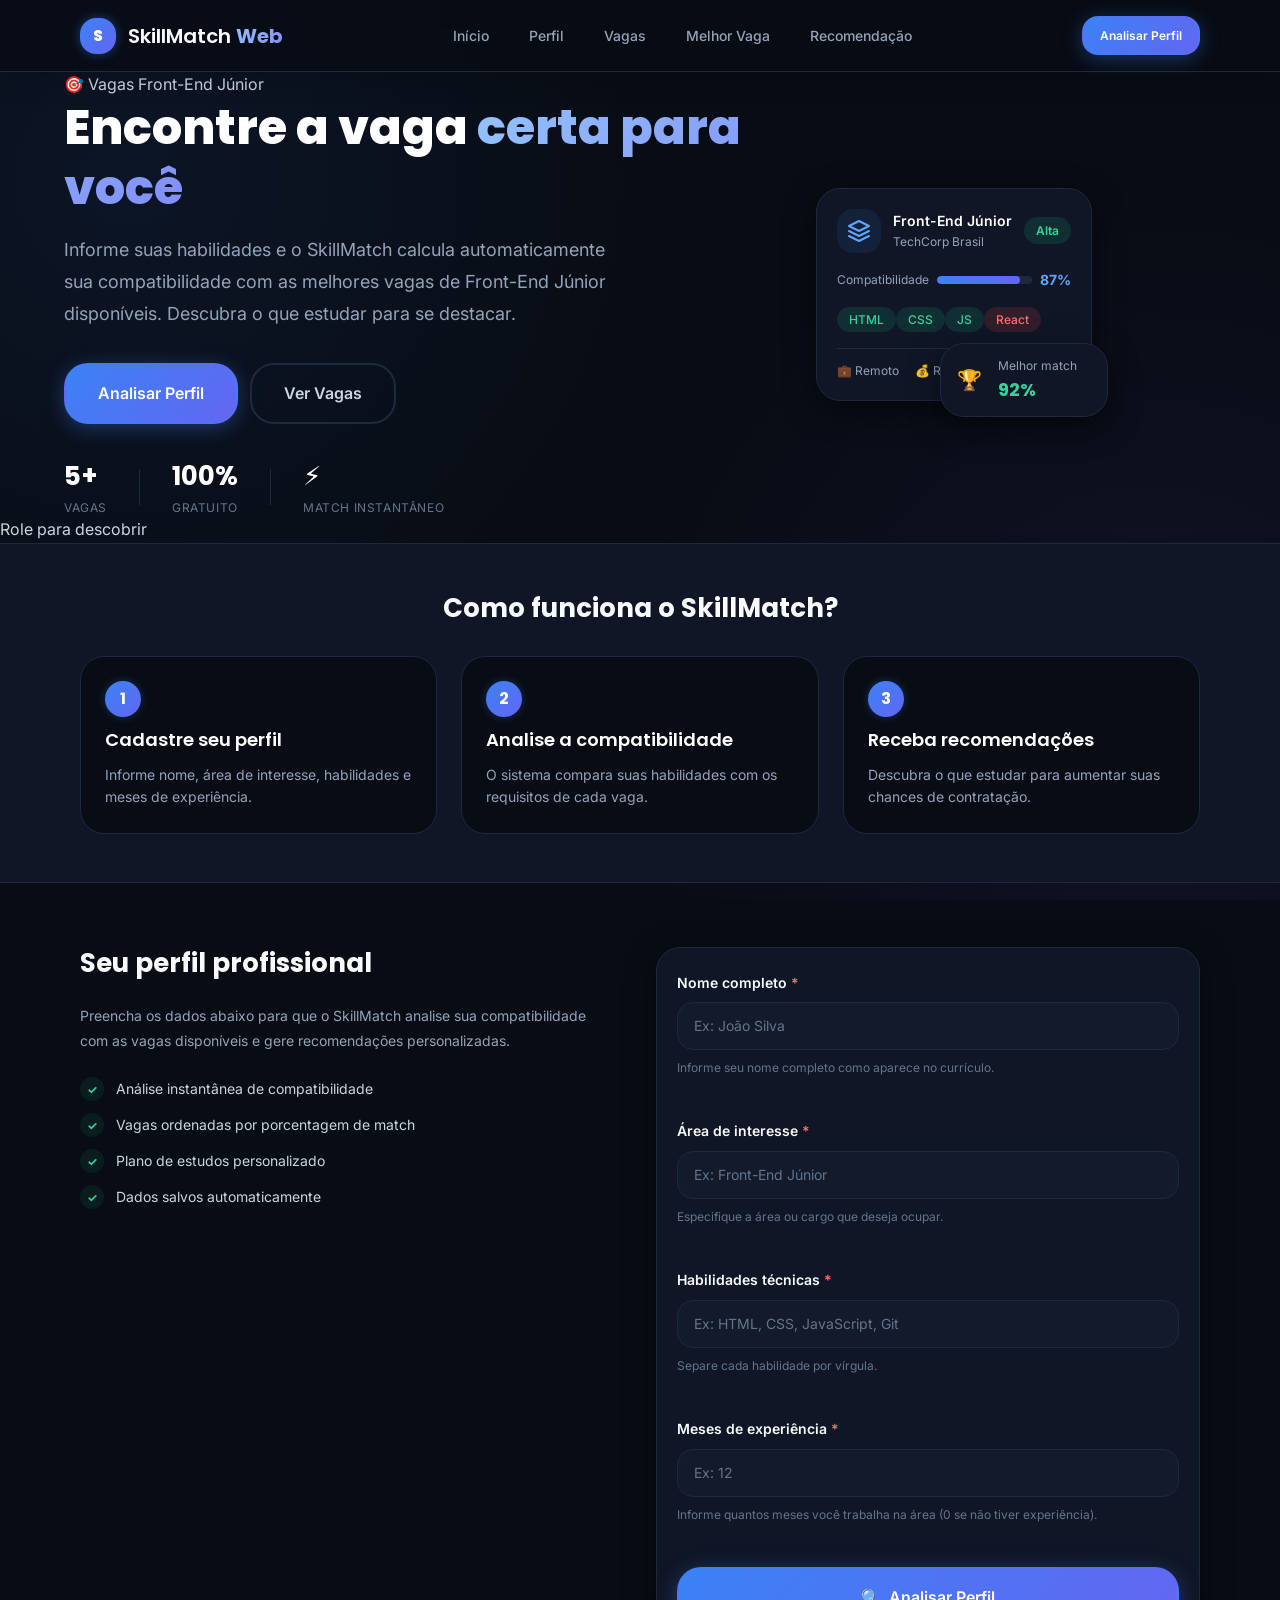
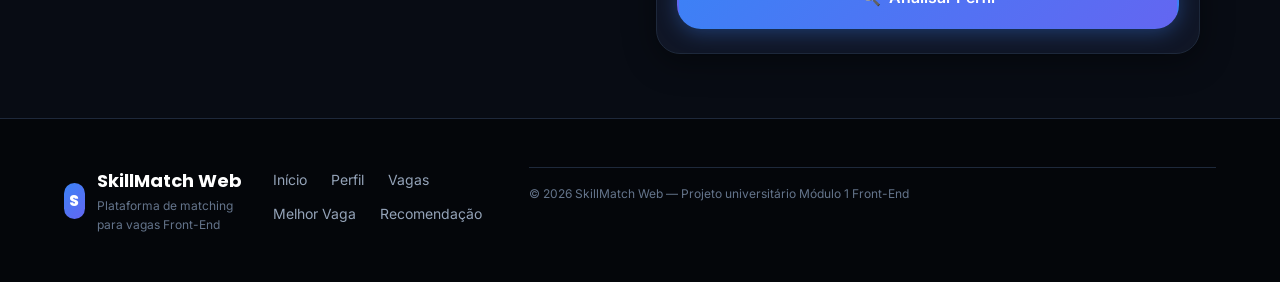
==== commit 0928aa41: "feat: Melhor Web Desing" ====
--- a/index.html
+++ b/index.html
@@ -53,38 +53,46 @@
     </header>
 
     <!-- ===================================================
-         HERO / BANNER PRINCIPAL
+         HERO / BANNER PRINCIPAL (Full Screen + Animated BG)
     ==================================================== -->
     <section id="inicio" class="hero" aria-labelledby="hero-titulo">
+      <!-- Animated Background Circles -->
+      <div class="hero__bg" aria-hidden="true">
+        <div class="hero__bg-circle"></div>
+        <div class="hero__bg-circle"></div>
+        <div class="hero__bg-circle"></div>
+      </div>
+
       <div class="hero__container">
         <!-- Lado esquerdo: texto -->
         <div class="hero__content">
-          <div class="hero__eyebrow">
-            <span class="hero__tag">🎯 Front-End Júnior</span>
-            <span class="hero__tag hero__tag--secondary">Matching Inteligente</span>
-          </div>
+          <span class="hero__badge">🎯 Vagas Front-End Júnior</span>
+
           <h1 id="hero-titulo" class="hero__titulo">
-            Encontre a vaga<br />
+            Encontre a vaga
             <span class="hero__titulo--destaque">certa para você</span>
           </h1>
+
           <p class="hero__descricao">
             Informe suas habilidades e o SkillMatch calcula automaticamente sua
             compatibilidade com as melhores vagas de Front-End Júnior disponíveis.
             Descubra o que estudar para se destacar.
           </p>
+
           <div class="hero__acoes">
             <a href="#perfil" class="btn btn--primary btn--lg" aria-label="Começar análise de perfil">
-              Começar agora
+              Analisar Perfil
             </a>
             <a href="#vagas" class="btn btn--outline btn--lg" aria-label="Ver vagas disponíveis">
-              Ver vagas
+              Ver Vagas
             </a>
           </div>
+
           <!-- Estatísticas rápidas -->
           <div class="hero__stats" aria-label="Estatísticas da plataforma">
             <div class="hero__stat">
               <span class="hero__stat-num">5+</span>
-              <span class="hero__stat-label">Vagas disponíveis</span>
+              <span class="hero__stat-label">Vagas</span>
             </div>
             <div class="hero__stat-divider" aria-hidden="true"></div>
             <div class="hero__stat">
@@ -93,17 +101,23 @@
             </div>
             <div class="hero__stat-divider" aria-hidden="true"></div>
             <div class="hero__stat">
-              <span class="hero__stat-num">IA</span>
-              <span class="hero__stat-label">Matching preciso</span>
+              <span class="hero__stat-num">⚡</span>
+              <span class="hero__stat-label">Match Instantâneo</span>
             </div>
           </div>
         </div>
 
         <!-- Lado direito: preview de card de vaga -->
         <div class="hero__preview" aria-hidden="true">
-          <div class="hero__preview-card card-preview">
+          <div class="card-preview">
             <div class="card-preview__header">
-              <div class="card-preview__logo">TC</div>
+              <div class="card-preview__logo">
+                <svg viewBox="0 0 24 24" fill="none" stroke="currentColor" stroke-width="2" stroke-linecap="round" stroke-linejoin="round">
+                  <path d="M12 2L2 7l10 5 10-5-10-5z"></path>
+                  <path d="M2 17l10 5 10-5"></path>
+                  <path d="M2 12l10 5 10-5"></path>
+                </svg>
+              </div>
               <div class="card-preview__info">
                 <span class="card-preview__cargo">Front-End Júnior</span>
                 <span class="card-preview__empresa">TechCorp Brasil</span>
@@ -130,7 +144,7 @@
           </div>
 
           <!-- Card flutuante menor -->
-          <div class="hero__preview-card hero__preview-card--mini card-preview card-preview--mini">
+          <div class="card-preview card-preview--mini">
             <span class="card-preview__mini-ico">🏆</span>
             <div>
               <span class="card-preview__mini-label">Melhor match</span>
@@ -139,6 +153,12 @@
           </div>
         </div>
       </div>
+
+      <!-- Scroll Indicator -->
+      <div class="hero__scroll" aria-hidden="true">
+        <span>Role para descobrir</span>
+        <div class="hero__scroll-line"></div>
+      </div>
     </section>
 
     <!-- ===================================================
@@ -147,7 +167,7 @@
     <main id="main-content" class="main-content">
 
       <!-- ─── COMO FUNCIONA ─── -->
-      <section class="como-funciona" aria-labelledby="como-funciona-titulo">
+      <section class="como-funciona reveal" aria-labelledby="como-funciona-titulo">
         <div class="section-container">
           <h2 id="como-funciona-titulo" class="section-titulo section-titulo--center">
             Como funciona o SkillMatch?
@@ -175,7 +195,7 @@
       </section>
 
       <!-- ─── FORMULÁRIO DE PERFIL ─── -->
-      <section id="perfil" class="section-perfil" aria-labelledby="perfil-titulo">
+      <section id="perfil" class="section-perfil reveal" aria-labelledby="perfil-titulo">
         <div class="section-container section-container--split">
 
           <!-- Lado esquerdo: copy -->
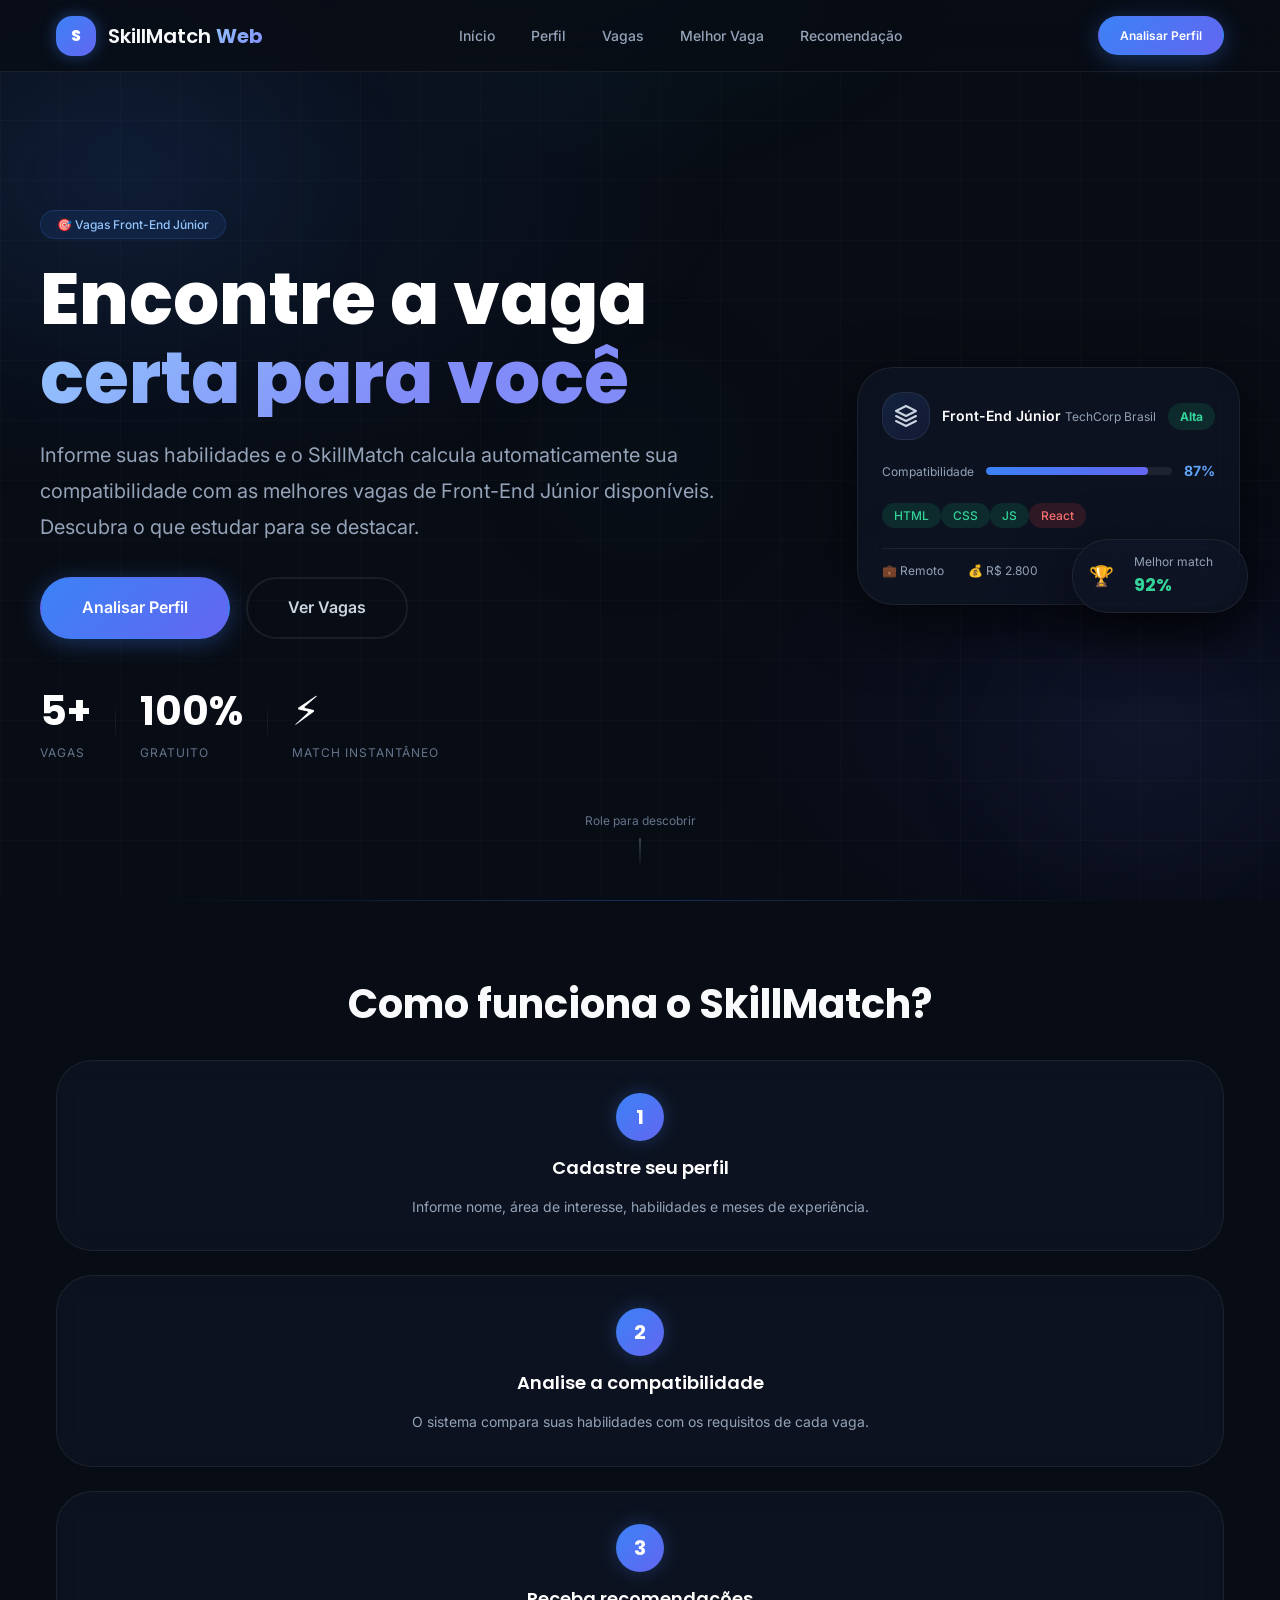
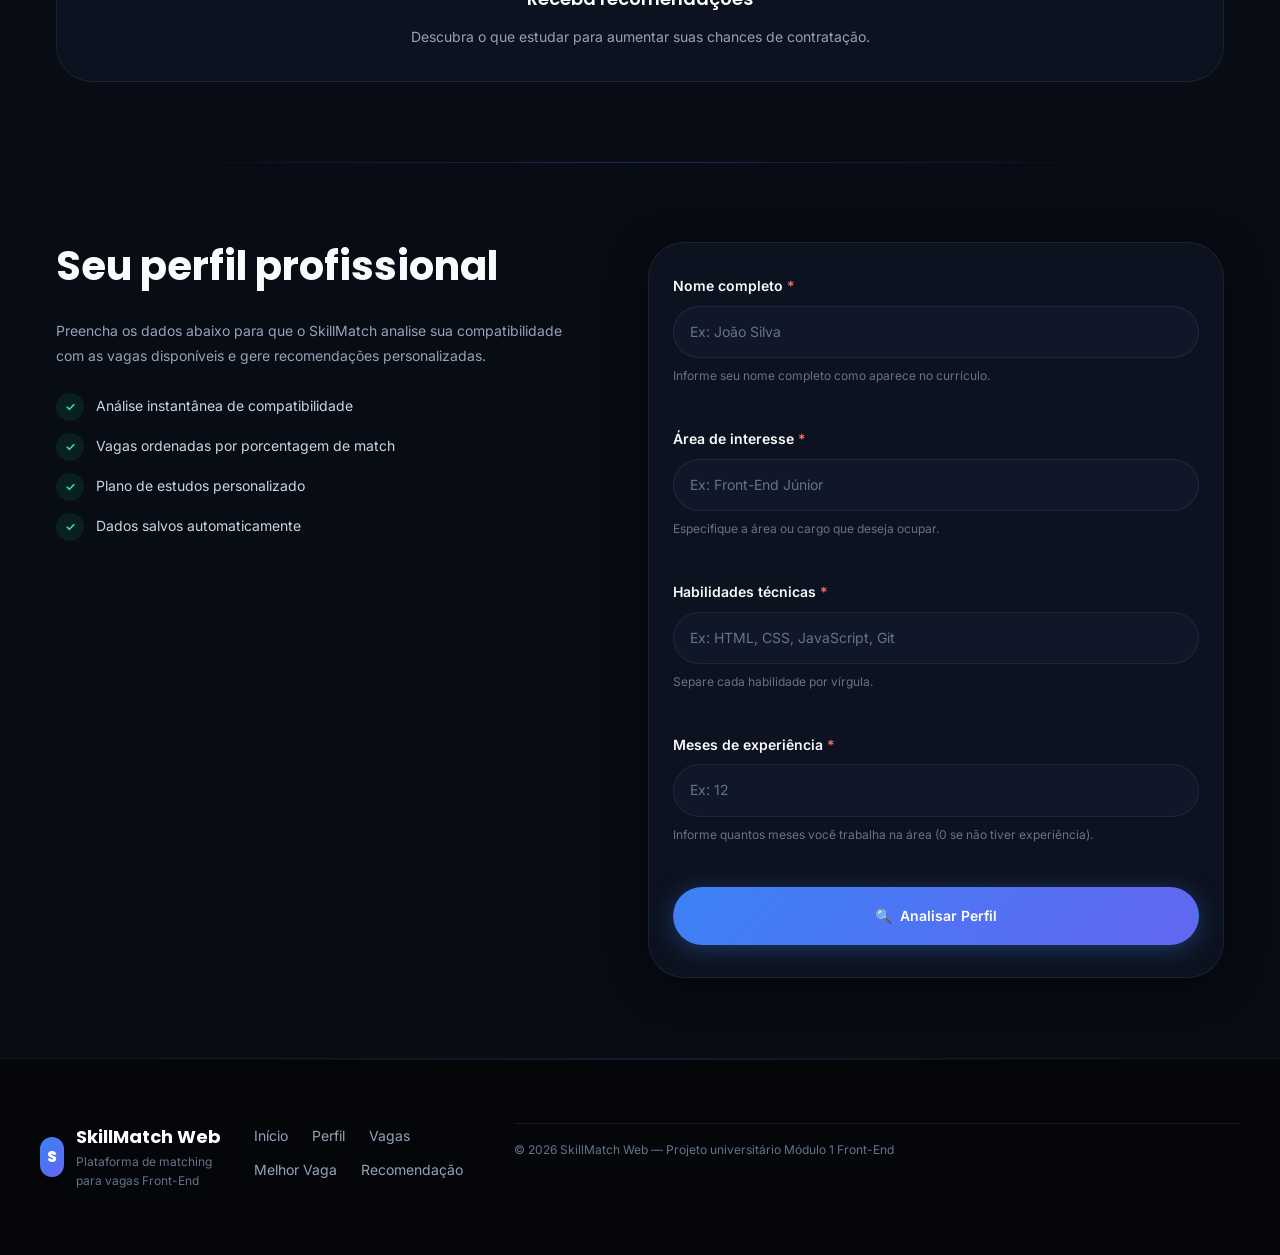
==== commit ad8a2e42: "feat: Correção dos arquivos" ====
--- a/index.html
+++ b/index.html
@@ -1,510 +1,329 @@
 <!DOCTYPE html>
 <html lang="pt-BR">
-  <head>
-    <meta charset="UTF-8" />
-    <meta name="viewport" content="width=device-width, initial-scale=1.0" />
-    <meta
-      name="description"
-      content="SkillMatch Web — Compare seu perfil profissional com vagas de Front-End Júnior e descubra sua compatibilidade."
-    />
-    <meta name="author" content="SkillMatch Web" />
-    <title>SkillMatch Web | Encontre sua vaga ideal</title>
-
-    <!-- Google Fonts: Inter para interface, Poppins para headings -->
-    <link rel="preconnect" href="https://fonts.googleapis.com" />
-    <link rel="preconnect" href="https://fonts.gstatic.com" crossorigin />
-    <link
-      href="https://fonts.googleapis.com/css2?family=Inter:wght@300;400;500;600;700&family=Poppins:wght@600;700;800&display=swap"
-      rel="stylesheet"
-    />
-
-    <!-- Folha de estilos principal -->
-    <link rel="stylesheet" href="./assets/styles/index.style.css" />
-  </head>
-  <body>
-
-    <!-- ===================================================
-         HEADER / NAVEGAÇÃO
-    ==================================================== -->
-    <header class="site-header" role="banner">
-      <nav class="nav-bar" aria-label="Navegação principal">
-        <!-- Logo / Brand -->
-        <a href="#inicio" class="nav-brand" aria-label="SkillMatch Web — ir para o início">
-          <div class="nav-brand__logo" aria-hidden="true">
-            <span class="nav-brand__logo-sm">S</span>
-          </div>
-          <span class="nav-brand__name">SkillMatch <strong>Web</strong></span>
-        </a>
-
-        <!-- Links de navegação -->
-        <ul class="nav-links" role="list">
-          <li><a href="#inicio"        class="nav-links__item" aria-label="Início">Início</a></li>
-          <li><a href="#perfil"        class="nav-links__item" aria-label="Ir para o perfil">Perfil</a></li>
-          <li><a href="#vagas"         class="nav-links__item" aria-label="Ir para as vagas">Vagas</a></li>
-          <li><a href="#melhor-vaga"   class="nav-links__item" aria-label="Ir para a melhor vaga">Melhor Vaga</a></li>
-          <li><a href="#recomendacao"  class="nav-links__item" aria-label="Ir para recomendações de estudo">Recomendação</a></li>
+<head>
+  <meta charset="UTF-8" />
+  <meta name="viewport" content="width=device-width, initial-scale=1.0" />
+  <meta name="description" content="SkillMatch Web — Compare seu perfil profissional com vagas de Front-End Júnior e descubra sua compatibilidade." />
+  <meta name="author" content="SkillMatch Web" />
+  <title>SkillMatch Web | Encontre sua vaga ideal</title>
+
+  <link rel="preconnect" href="https://fonts.googleapis.com" />
+  <link rel="preconnect" href="https://fonts.gstatic.com" crossorigin />
+  <link href="https://fonts.googleapis.com/css2?family=Inter:wght@300;400;500;600;700&family=Poppins:wght@600;700;800&display=swap" rel="stylesheet" />
+  <link rel="stylesheet" href="./assets/styles/index.style.css" />
+</head>
+<body>
+
+<header class="site-header" role="banner">
+  <nav class="nav-bar" aria-label="Navegação principal">
+    <a href="#inicio" class="nav-brand" aria-label="SkillMatch Web — ir para o início">
+      <div class="nav-brand__logo" aria-hidden="true">
+        <span class="nav-brand__logo-sm">S</span>
+      </div>
+      <span class="nav-brand__name">SkillMatch <strong>Web</strong></span>
+    </a>
+
+    <ul class="nav-links" role="list">
+      <li><a href="#inicio" class="nav-links__item">Início</a></li>
+      <li><a href="#perfil" class="nav-links__item">Perfil</a></li>
+      <li><a href="#vagas" class="nav-links__item">Vagas</a></li>
+      <li><a href="#melhor-vaga" class="nav-links__item">Melhor Vaga</a></li>
+      <li><a href="#recomendacao" class="nav-links__item">Recomendação</a></li>
+    </ul>
+
+    <a href="#perfil" class="btn btn--primary btn--sm nav-cta">Analisar Perfil</a>
+  </nav>
+</header>
+
+<section id="inicio" class="hero" aria-labelledby="hero-titulo">
+  <div class="hero__bg" aria-hidden="true">
+    <div class="hero__bg-circle"></div>
+    <div class="hero__bg-circle"></div>
+    <div class="hero__bg-circle"></div>
+  </div>
+
+  <div class="hero__container">
+    <div class="hero__content">
+      <span class="hero__badge">🎯 Vagas Front-End Júnior</span>
+
+      <h1 id="hero-titulo" class="hero__titulo">
+        Encontre a vaga
+        <span class="hero__titulo--destaque">certa para você</span>
+      </h1>
+
+      <p class="hero__descricao">
+        Informe suas habilidades e o SkillMatch calcula automaticamente sua
+        compatibilidade com as melhores vagas de Front-End Júnior disponíveis.
+        Descubra o que estudar para se destacar.
+      </p>
+
+      <div class="hero__acoes">
+        <a href="#perfil" class="btn btn--primary btn--lg">Analisar Perfil</a>
+        <a href="#vagas" class="btn btn--outline btn--lg">Ver Vagas</a>
+      </div>
+
+      <div class="hero__stats">
+        <div class="hero__stat">
+          <span class="hero__stat-num">5+</span>
+          <span class="hero__stat-label">Vagas</span>
+        </div>
+        <div class="hero__stat-divider" aria-hidden="true"></div>
+        <div class="hero__stat">
+          <span class="hero__stat-num">100%</span>
+          <span class="hero__stat-label">Gratuito</span>
+        </div>
+        <div class="hero__stat-divider" aria-hidden="true"></div>
+        <div class="hero__stat">
+          <span class="hero__stat-num">⚡</span>
+          <span class="hero__stat-label">Match Instantâneo</span>
+        </div>
+      </div>
+    </div>
+
+    <div class="hero__preview" aria-hidden="true">
+      <div class="card-preview">
+        <div class="card-preview__header">
+          <div class="card-preview__logo">
+            <svg viewBox="0 0 24 24" fill="none" stroke="currentColor" stroke-width="2" stroke-linecap="round" stroke-linejoin="round">
+              <path d="M12 2L2 7l10 5 10-5-10-5z"></path>
+              <path d="M2 17l10 5 10-5"></path>
+              <path d="M2 12l10 5 10-5"></path>
+            </svg>
+          </div>
+          <div class="card-preview__info">
+            <span class="card-preview__cargo">Front-End Júnior</span>
+            <span class="card-preview__empresa">TechCorp Brasil</span>
+          </div>
+          <span class="card-preview__badge card-preview__badge--alta">Alta</span>
+        </div>
+        <div class="card-preview__compat">
+          <span class="card-preview__compat-label">Compatibilidade</span>
+          <div class="card-preview__bar">
+            <div class="card-preview__bar-fill" style="width: 87%"></div>
+          </div>
+          <span class="card-preview__compat-pct">87%</span>
+        </div>
+        <div class="card-preview__tags">
+          <span class="tag tag--encontrada">HTML</span>
+          <span class="tag tag--encontrada">CSS</span>
+          <span class="tag tag--encontrada">JS</span>
+          <span class="tag tag--faltante">React</span>
+        </div>
+        <div class="card-preview__meta">
+          <span>💼 Remoto</span>
+          <span>💰 R$ 2.800</span>
+        </div>
+      </div>
+
+      <div class="card-preview card-preview--mini">
+        <span class="card-preview__mini-ico">🏆</span>
+        <div>
+          <span class="card-preview__mini-label">Melhor match</span>
+          <span class="card-preview__mini-val">92%</span>
+        </div>
+      </div>
+    </div>
+  </div>
+
+  <div class="hero__scroll" aria-hidden="true">
+    <span>Role para descobrir</span>
+    <div class="hero__scroll-line"></div>
+  </div>
+</section>
+
+<main id="main-content" class="main-content">
+
+  <section class="como-funciona reveal" aria-labelledby="como-funciona-titulo">
+    <div class="section-container">
+      <h2 id="como-funciona-titulo" class="section-titulo section-titulo--center">
+        Como funciona o SkillMatch?
+      </h2>
+      <div class="steps-carousel" role="region" aria-roledescription="carrossel" aria-label="Passos do SkillMatch">
+        <div class="steps-carousel__track" id="carousel-track">
+          <article class="step" role="group" aria-roledescription="slide" aria-label="Passo 1 de 3">
+            <div class="step__num">1</div>
+            <h3 class="step__titulo">Cadastre seu perfil</h3>
+            <p class="step__desc">Informe nome, área de interesse, habilidades e meses de experiência.</p>
+          </article>
+          <article class="step" role="group" aria-roledescription="slide" aria-label="Passo 2 de 3">
+            <div class="step__num">2</div>
+            <h3 class="step__titulo">Analise a compatibilidade</h3>
+            <p class="step__desc">O sistema compara suas habilidades com os requisitos de cada vaga.</p>
+          </article>
+          <article class="step" role="group" aria-roledescription="slide" aria-label="Passo 3 de 3">
+            <div class="step__num">3</div>
+            <h3 class="step__titulo">Receba recomendações</h3>
+            <p class="step__desc">Descubra o que estudar para aumentar suas chances de contratação.</p>
+          </article>
+        </div>
+        <div class="steps-carousel__nav">
+          <button class="steps-carousel__btn steps-carousel__btn--prev" aria-label="Passo anterior" type="button">‹</button>
+          <div class="steps-carousel__dots" id="carousel-dots"></div>
+          <button class="steps-carousel__btn steps-carousel__btn--next" aria-label="Próximo passo" type="button">›</button>
+        </div>
+      </div>
+    </div>
+  </section>
+
+  <section id="perfil" class="section-perfil reveal" aria-labelledby="perfil-titulo">
+    <div class="section-container section-container--split">
+      <div class="perfil-copy">
+        <h2 id="perfil-titulo" class="section-titulo">Seu perfil profissional</h2>
+        <p class="section-desc">
+          Preencha os dados abaixo para que o SkillMatch analise sua
+          compatibilidade com as vagas disponíveis e gere recomendações personalizadas.
+        </p>
+        <ul class="perfil-beneficios">
+          <li class="perfil-beneficio">
+            <span class="perfil-beneficio__ico">✓</span>
+            Análise instantânea de compatibilidade
+          </li>
+          <li class="perfil-beneficio">
+            <span class="perfil-beneficio__ico">✓</span>
+            Vagas ordenadas por porcentagem de match
+          </li>
+          <li class="perfil-beneficio">
+            <span class="perfil-beneficio__ico">✓</span>
+            Plano de estudos personalizado
+          </li>
+          <li class="perfil-beneficio">
+            <span class="perfil-beneficio__ico">✓</span>
+            Dados salvos automaticamente
+          </li>
         </ul>
-
-        <!-- CTA no header -->
-        <a href="#perfil" class="btn btn--primary btn--sm nav-cta" aria-label="Analisar meu perfil agora">
-          Analisar Perfil
-        </a>
-      </nav>
-    </header>
-
-    <!-- ===================================================
-         HERO / BANNER PRINCIPAL (Full Screen + Animated BG)
-    ==================================================== -->
-    <section id="inicio" class="hero" aria-labelledby="hero-titulo">
-      <!-- Animated Background Circles -->
-      <div class="hero__bg" aria-hidden="true">
-        <div class="hero__bg-circle"></div>
-        <div class="hero__bg-circle"></div>
-        <div class="hero__bg-circle"></div>
-      </div>
-
-      <div class="hero__container">
-        <!-- Lado esquerdo: texto -->
-        <div class="hero__content">
-          <span class="hero__badge">🎯 Vagas Front-End Júnior</span>
-
-          <h1 id="hero-titulo" class="hero__titulo">
-            Encontre a vaga
-            <span class="hero__titulo--destaque">certa para você</span>
-          </h1>
-
-          <p class="hero__descricao">
-            Informe suas habilidades e o SkillMatch calcula automaticamente sua
-            compatibilidade com as melhores vagas de Front-End Júnior disponíveis.
-            Descubra o que estudar para se destacar.
-          </p>
-
-          <div class="hero__acoes">
-            <a href="#perfil" class="btn btn--primary btn--lg" aria-label="Começar análise de perfil">
+      </div>
+
+      <div class="perfil-form-wrapper">
+        <form id="form-candidato" class="profile-form" novalidate>
+          <div class="form-group">
+            <label for="input-nome" class="form-label">
+              Nome completo <span class="form-label__req">*</span>
+            </label>
+            <input type="text" id="input-nome" name="nome" class="form-input" placeholder="Ex: João Silva" autocomplete="name" required />
+            <span id="nome-dica" class="form-dica">Informe seu nome completo como aparece no currículo.</span>
+            <span class="form-erro" id="erro-nome" role="alert"></span>
+          </div>
+
+          <div class="form-group">
+            <label for="input-area" class="form-label">
+              Área de interesse <span class="form-label__req">*</span>
+            </label>
+            <input type="text" id="input-area" name="area" class="form-input" placeholder="Ex: Front-End Júnior" required />
+            <span id="area-dica" class="form-dica">Especifique a área ou cargo que deseja ocupar.</span>
+            <span class="form-erro" id="erro-area" role="alert"></span>
+          </div>
+
+          <div class="form-group">
+            <label for="input-habilidades" class="form-label">
+              Habilidades técnicas <span class="form-label__req">*</span>
+            </label>
+            <input type="text" id="input-habilidades" name="habilidades" class="form-input" placeholder="Ex: HTML, CSS, JavaScript, Git" required />
+            <span id="hab-dica" class="form-dica">Separe cada habilidade por vírgula.</span>
+            <span class="form-erro" id="erro-habilidades" role="alert"></span>
+          </div>
+
+          <div class="form-group">
+            <label for="input-experiencia" class="form-label">
+              Meses de experiência <span class="form-label__req">*</span>
+            </label>
+            <input type="number" id="input-experiencia" name="experiencia" class="form-input" placeholder="Ex: 12" min="0" max="600" required />
+            <span id="exp-dica" class="form-dica">Informe quantos meses você trabalha na área (0 se não tiver experiência).</span>
+            <span class="form-erro" id="erro-experiencia" role="alert"></span>
+          </div>
+
+          <div class="form-acoes">
+            <button type="submit" id="btn-analisar" class="btn btn--primary btn--full">
+              <span class="btn__ico">🔍</span>
               Analisar Perfil
-            </a>
-            <a href="#vagas" class="btn btn--outline btn--lg" aria-label="Ver vagas disponíveis">
-              Ver Vagas
-            </a>
-          </div>
-
-          <!-- Estatísticas rápidas -->
-          <div class="hero__stats" aria-label="Estatísticas da plataforma">
-            <div class="hero__stat">
-              <span class="hero__stat-num">5+</span>
-              <span class="hero__stat-label">Vagas</span>
-            </div>
-            <div class="hero__stat-divider" aria-hidden="true"></div>
-            <div class="hero__stat">
-              <span class="hero__stat-num">100%</span>
-              <span class="hero__stat-label">Gratuito</span>
-            </div>
-            <div class="hero__stat-divider" aria-hidden="true"></div>
-            <div class="hero__stat">
-              <span class="hero__stat-num">⚡</span>
-              <span class="hero__stat-label">Match Instantâneo</span>
-            </div>
-          </div>
-        </div>
-
-        <!-- Lado direito: preview de card de vaga -->
-        <div class="hero__preview" aria-hidden="true">
-          <div class="card-preview">
-            <div class="card-preview__header">
-              <div class="card-preview__logo">
-                <svg viewBox="0 0 24 24" fill="none" stroke="currentColor" stroke-width="2" stroke-linecap="round" stroke-linejoin="round">
-                  <path d="M12 2L2 7l10 5 10-5-10-5z"></path>
-                  <path d="M2 17l10 5 10-5"></path>
-                  <path d="M2 12l10 5 10-5"></path>
-                </svg>
-              </div>
-              <div class="card-preview__info">
-                <span class="card-preview__cargo">Front-End Júnior</span>
-                <span class="card-preview__empresa">TechCorp Brasil</span>
-              </div>
-              <span class="card-preview__badge card-preview__badge--alta">Alta</span>
-            </div>
-            <div class="card-preview__compat">
-              <span class="card-preview__compat-label">Compatibilidade</span>
-              <div class="card-preview__bar">
-                <div class="card-preview__bar-fill" style="width: 87%"></div>
-              </div>
-              <span class="card-preview__compat-pct">87%</span>
-            </div>
-            <div class="card-preview__tags">
-              <span class="tag tag--encontrada">HTML</span>
-              <span class="tag tag--encontrada">CSS</span>
-              <span class="tag tag--encontrada">JS</span>
-              <span class="tag tag--faltante">React</span>
-            </div>
-            <div class="card-preview__meta">
-              <span>💼 Remoto</span>
-              <span>💰 R$ 2.800</span>
-            </div>
-          </div>
-
-          <!-- Card flutuante menor -->
-          <div class="card-preview card-preview--mini">
-            <span class="card-preview__mini-ico">🏆</span>
-            <div>
-              <span class="card-preview__mini-label">Melhor match</span>
-              <span class="card-preview__mini-val">92%</span>
-            </div>
-          </div>
-        </div>
-      </div>
-
-      <!-- Scroll Indicator -->
-      <div class="hero__scroll" aria-hidden="true">
-        <span>Role para descobrir</span>
-        <div class="hero__scroll-line"></div>
-      </div>
-    </section>
-
-    <!-- ===================================================
-         MAIN CONTENT
-    ==================================================== -->
-    <main id="main-content" class="main-content">
-
-      <!-- ─── COMO FUNCIONA ─── -->
-      <section class="como-funciona reveal" aria-labelledby="como-funciona-titulo">
-        <div class="section-container">
-          <h2 id="como-funciona-titulo" class="section-titulo section-titulo--center">
-            Como funciona o SkillMatch?
-          </h2>
-          <div class="steps">
-            <article class="step" aria-label="Passo 1: Cadastre seu perfil">
-              <div class="step__num" aria-hidden="true">1</div>
-              <h3 class="step__titulo">Cadastre seu perfil</h3>
-              <p class="step__desc">Informe nome, área de interesse, habilidades e meses de experiência.</p>
-            </article>
-            <div class="step__seta" aria-hidden="true">→</div>
-            <article class="step" aria-label="Passo 2: Analise a compatibilidade">
-              <div class="step__num" aria-hidden="true">2</div>
-              <h3 class="step__titulo">Analise a compatibilidade</h3>
-              <p class="step__desc">O sistema compara suas habilidades com os requisitos de cada vaga.</p>
-            </article>
-            <div class="step__seta" aria-hidden="true">→</div>
-            <article class="step" aria-label="Passo 3: Receba recomendações">
-              <div class="step__num" aria-hidden="true">3</div>
-              <h3 class="step__titulo">Receba recomendações</h3>
-              <p class="step__desc">Descubra o que estudar para aumentar suas chances de contratação.</p>
-            </article>
-          </div>
-        </div>
-      </section>
-
-      <!-- ─── FORMULÁRIO DE PERFIL ─── -->
-      <section id="perfil" class="section-perfil reveal" aria-labelledby="perfil-titulo">
-        <div class="section-container section-container--split">
-
-          <!-- Lado esquerdo: copy -->
-          <div class="perfil-copy">
-            <h2 id="perfil-titulo" class="section-titulo">
-              Seu perfil profissional
-            </h2>
-            <p class="section-desc">
-              Preencha os dados abaixo para que o SkillMatch analise sua
-              compatibilidade com as vagas disponíveis e gere recomendações personalizadas.
-            </p>
-            <ul class="perfil-beneficios" aria-label="Benefícios do SkillMatch">
-              <li class="perfil-beneficio">
-                <span class="perfil-beneficio__ico" aria-hidden="true">✓</span>
-                Análise instantânea de compatibilidade
-              </li>
-              <li class="perfil-beneficio">
-                <span class="perfil-beneficio__ico" aria-hidden="true">✓</span>
-                Vagas ordenadas por porcentagem de match
-              </li>
-              <li class="perfil-beneficio">
-                <span class="perfil-beneficio__ico" aria-hidden="true">✓</span>
-                Plano de estudos personalizado
-              </li>
-              <li class="perfil-beneficio">
-                <span class="perfil-beneficio__ico" aria-hidden="true">✓</span>
-                Dados salvos automaticamente
-              </li>
-            </ul>
-          </div>
-
-          <!-- Lado direito: formulário -->
-          <div class="perfil-form-wrapper">
-            <form
-              id="form-candidato"
-              class="profile-form"
-              novalidate
-              aria-label="Formulário de perfil do candidato"
-            >
-              <div class="form-group">
-                <label for="input-nome" class="form-label">
-                  Nome completo
-                  <span class="form-label__req" aria-hidden="true">*</span>
-                </label>
-                <input
-                  type="text"
-                  id="input-nome"
-                  name="nome"
-                  class="form-input"
-                  placeholder="Ex: João Silva"
-                  autocomplete="name"
-                  aria-required="true"
-                  aria-describedby="nome-dica erro-nome"
-                />
-                <span id="nome-dica" class="form-dica">
-                  Informe seu nome completo como aparece no currículo.
-                </span>
-                <span
-                  class="form-erro"
-                  id="erro-nome"
-                  role="alert"
-                  aria-live="polite"
-                ></span>
-              </div>
-
-              <div class="form-group">
-                <label for="input-area" class="form-label">
-                  Área de interesse
-                  <span class="form-label__req" aria-hidden="true">*</span>
-                </label>
-                <input
-                  type="text"
-                  id="input-area"
-                  name="area"
-                  class="form-input"
-                  placeholder="Ex: Front-End Júnior"
-                  aria-required="true"
-                  aria-describedby="area-dica erro-area"
-                />
-                <span id="area-dica" class="form-dica">
-                  Especifique a área ou cargo que deseja ocupar.
-                </span>
-                <span
-                  class="form-erro"
-                  id="erro-area"
-                  role="alert"
-                  aria-live="polite"
-                ></span>
-              </div>
-
-              <div class="form-group">
-                <label for="input-habilidades" class="form-label">
-                  Habilidades técnicas
-                  <span class="form-label__req" aria-hidden="true">*</span>
-                </label>
-                <input
-                  type="text"
-                  id="input-habilidades"
-                  name="habilidades"
-                  class="form-input"
-                  placeholder="Ex: HTML, CSS, JavaScript, Git"
-                  aria-required="true"
-                  aria-describedby="hab-dica erro-habilidades"
-                />
-                <span id="hab-dica" class="form-dica">
-                  Separe cada habilidade por vírgula.
-                </span>
-                <span
-                  class="form-erro"
-                  id="erro-habilidades"
-                  role="alert"
-                  aria-live="polite"
-                ></span>
-              </div>
-
-              <div class="form-group">
-                <label for="input-experiencia" class="form-label">
-                  Meses de experiência
-                  <span class="form-label__req" aria-hidden="true">*</span>
-                </label>
-                <input
-                  type="number"
-                  id="input-experiencia"
-                  name="experiencia"
-                  class="form-input"
-                  placeholder="Ex: 12"
-                  min="0"
-                  max="600"
-                  aria-required="true"
-                  aria-describedby="exp-dica erro-experiencia"
-                />
-                <span id="exp-dica" class="form-dica">
-                  Informe quantos meses você trabalha na área (0 se não tiver experiência).
-                </span>
-                <span
-                  class="form-erro"
-                  id="erro-experiencia"
-                  role="alert"
-                  aria-live="polite"
-                ></span>
-              </div>
-
-              <div class="form-acoes">
-                <button
-                  type="submit"
-                  id="btn-analisar"
-                  class="btn btn--primary btn--full"
-                  aria-label="Analisar perfil e verificar compatibilidade com as vagas"
-                >
-                  <span class="btn__ico" aria-hidden="true">🔍</span>
-                  Analisar Perfil
-                </button>
-              </div>
-            </form>
-          </div>
-        </div>
-      </section>
-
-      <!-- ─── SEÇÃO DE VAGAS ─── -->
-      <section
-        id="vagas"
-        class="section-vagas"
-        aria-labelledby="vagas-titulo"
-        aria-live="polite"
-        hidden
-      >
-        <div class="section-container">
-          <div class="section-cabecalho">
-            <div>
-              <h2 id="vagas-titulo" class="section-titulo">
-                Vagas compatíveis
-              </h2>
-              <p class="section-desc">
-                Ordenadas por porcentagem de compatibilidade com o seu perfil.
-              </p>
-            </div>
-            <!-- Filtros / contador (exibidos pelo JS) -->
-            <div class="vagas-resumo" id="vagas-resumo" aria-live="polite"></div>
-          </div>
-
-          <!-- Estado: carregando -->
-          <div id="vagas-loading" class="estado-loading" hidden aria-live="polite" aria-label="Carregando vagas">
-            <div class="loading-spinner" aria-hidden="true"></div>
-            <p>Buscando vagas...</p>
-          </div>
-
-          <!-- Estado: erro -->
-          <div id="vagas-erro" class="estado-erro" hidden role="alert">
-            <span aria-hidden="true">⚠️</span>
-            <p id="vagas-erro-msg">Não foi possível carregar as vagas.</p>
-            <button id="btn-tentar-novamente" class="btn btn--outline btn--sm">
-              Tentar novamente
             </button>
           </div>
-
-          <!-- Estado: vazio -->
-          <div id="vagas-vazio" class="estado-vazio" hidden>
-            <span class="estado-vazio__ico" aria-hidden="true">🔍</span>
-            <p>Nenhuma vaga encontrada para o perfil informado.</p>
-          </div>
-
-          <!-- Grid de vagas -->
-          <div
-            id="lista-vagas"
-            class="vagas-grid"
-            role="list"
-            aria-label="Lista de vagas compatíveis"
-          >
-            <!-- Cartões inseridos dinamicamente pelo JS -->
-          </div>
-        </div>
-      </section>
-
-      <!-- ─── SEÇÃO MELHOR VAGA ─── -->
-      <section
-        id="melhor-vaga"
-        class="section-melhor-vaga"
-        aria-labelledby="melhor-vaga-titulo"
-        aria-live="polite"
-        hidden
-      >
-        <div class="section-container">
-          <div class="section-cabecalho">
-            <div>
-              <h2 id="melhor-vaga-titulo" class="section-titulo section-titulo--destaque">
-                🏆 Melhor vaga para você
-              </h2>
-              <p class="section-desc">
-                Esta é a vaga com maior compatibilidade com o seu perfil profissional.
-              </p>
-            </div>
-          </div>
-          <div
-            id="melhor-vaga-container"
-            class="melhor-vaga-container"
-            aria-label="Melhor vaga recomendada"
-          >
-            <!-- Cartão inserido dinamicamente pelo JS -->
-          </div>
-        </div>
-      </section>
-
-      <!-- ─── SEÇÃO RECOMENDAÇÃO DE ESTUDO ─── -->
-      <section
-        id="recomendacao"
-        class="section-recomendacao"
-        aria-labelledby="recomendacao-titulo"
-        aria-live="polite"
-        hidden
-      >
-        <div class="section-container">
-          <div class="section-cabecalho">
-            <div>
-              <h2 id="recomendacao-titulo" class="section-titulo">
-                📚 Plano de estudo recomendado
-              </h2>
-              <p class="section-desc">
-                Habilidades que você deve estudar para aumentar sua compatibilidade
-                com a melhor vaga.
-              </p>
-            </div>
-          </div>
-          <div
-            id="lista-recomendacoes"
-            class="recomendacoes-container"
-            role="list"
-            aria-label="Lista de habilidades recomendadas para estudo"
-          >
-            <!-- Itens inseridos dinamicamente pelo JS -->
-          </div>
-        </div>
-      </section>
-
-    </main>
-
-    <!-- ===================================================
-         FOOTER
-    ==================================================== -->
-    <footer class="site-footer" role="contentinfo">
-      <div class="footer-container">
-        <div class="footer-brand">
-          <div class="footer-brand__logo" aria-hidden="true">S</div>
-          <div>
-            <span class="footer-brand__nome">SkillMatch Web</span>
-            <span class="footer-brand__sub">Plataforma de matching para vagas Front-End</span>
-          </div>
-        </div>
-
-        <nav class="footer-nav" aria-label="Navegação do rodapé">
-          <ul role="list">
-            <li><a href="#inicio"       class="footer-link">Início</a></li>
-            <li><a href="#perfil"       class="footer-link">Perfil</a></li>
-            <li><a href="#vagas"        class="footer-link">Vagas</a></li>
-            <li><a href="#melhor-vaga"  class="footer-link">Melhor Vaga</a></li>
-            <li><a href="#recomendacao" class="footer-link">Recomendação</a></li>
-          </ul>
-        </nav>
-
-        <p class="footer-copy">
-          &copy; <span id="footer-ano">2025</span> SkillMatch Web
-          — Projeto universitário Módulo 1 Front-End
-        </p>
-      </div>
-    </footer>
-
-    <!-- ===================================================
-         SCRIPTS (ES Modules)
-         type="module" garante defer automático e escopo de módulo.
-    ==================================================== -->
-    <script type="module" src="./assets/scripts/main.js"></script>
-  </body>
+        </form>
+      </div>
+    </div>
+  </section>
+
+  <section id="vagas" class="section-vagas" aria-labelledby="vagas-titulo" aria-live="polite" hidden>
+    <div class="section-container">
+      <div class="section-cabecalho">
+        <div>
+          <h2 id="vagas-titulo" class="section-titulo">Vagas compatíveis</h2>
+          <p class="section-desc">Ordenadas por porcentagem de compatibilidade com o seu perfil.</p>
+        </div>
+        <div class="vagas-resumo" id="vagas-resumo"></div>
+      </div>
+
+      <div id="vagas-loading" class="estado-loading" hidden>
+        <div class="loading-spinner"></div>
+        <p>Buscando vagas...</p>
+      </div>
+
+      <div id="vagas-erro" class="estado-erro" hidden role="alert">
+        <span>⚠️</span>
+        <p id="vagas-erro-msg">Não foi possível carregar as vagas.</p>
+        <button id="btn-tentar-novamente" class="btn btn--outline btn--sm">Tentar novamente</button>
+      </div>
+
+      <div id="vagas-vazio" class="estado-vazio" hidden>
+        <span class="estado-vazio__ico">🔍</span>
+        <p>Nenhuma vaga encontrada para o perfil informado.</p>
+      </div>
+
+      <div id="lista-vagas" class="vagas-grid" role="list"></div>
+    </div>
+  </section>
+
+  <section id="melhor-vaga" class="section-melhor-vaga" aria-labelledby="melhor-vaga-titulo" aria-live="polite" hidden>
+    <div class="section-container">
+      <div class="section-cabecalho">
+        <div>
+          <h2 id="melhor-vaga-titulo" class="section-titulo section-titulo--destaque">🏆 Melhor vaga para você</h2>
+          <p class="section-desc">Esta é a vaga com maior compatibilidade com o seu perfil profissional.</p>
+        </div>
+      </div>
+      <div id="melhor-vaga-container" class="melhor-vaga-container"></div>
+    </div>
+  </section>
+
+  <section id="recomendacao" class="section-recomendacao" aria-labelledby="recomendacao-titulo" aria-live="polite" hidden>
+    <div class="section-container">
+      <div class="section-cabecalho">
+        <div>
+          <h2 id="recomendacao-titulo" class="section-titulo">📚 Plano de estudo recomendado</h2>
+          <p class="section-desc">Habilidades que você deve estudar para aumentar sua compatibilidade com a melhor vaga.</p>
+        </div>
+      </div>
+      <div id="lista-recomendacoes" class="recomendacoes-container" role="list"></div>
+    </div>
+  </section>
+
+</main>
+
+<footer class="site-footer" role="contentinfo">
+  <div class="footer-container">
+    <div class="footer-brand">
+      <div class="footer-brand__logo">S</div>
+      <div>
+        <span class="footer-brand__nome">SkillMatch Web</span>
+        <span class="footer-brand__sub">Plataforma de matching para vagas Front-End</span>
+      </div>
+    </div>
+
+    <nav class="footer-nav" aria-label="Navegação do rodapé">
+      <ul>
+        <li><a href="#inicio" class="footer-link">Início</a></li>
+        <li><a href="#perfil" class="footer-link">Perfil</a></li>
+        <li><a href="#vagas" class="footer-link">Vagas</a></li>
+        <li><a href="#melhor-vaga" class="footer-link">Melhor Vaga</a></li>
+        <li><a href="#recomendacao" class="footer-link">Recomendação</a></li>
+      </ul>
+    </nav>
+
+    <p class="footer-copy">
+      &copy; <span id="footer-ano">2025</span> SkillMatch Web — Projeto universitário Módulo 1 Front-End
+    </p>
+  </div>
+</footer>
+
+<script type="module" src="./assets/scripts/main.js"></script>
+</body>
 </html>
--- a/assets/styles/index.style.css
+++ b/assets/styles/index.style.css
@@ -1,1430 +1,1459 @@
-/* =================================================================
-   SkillMatch Web — index.style.css
-   Design System: Plataforma profissional de vagas (Premium Dark Mode)
-   Estilo amigável, moderno e altamente profissional.
-   Mobile First | Flexbox
-   ================================================================= */
-
-/* ─────────────────────────────────────────────────────────────────
-   1. DESIGN TOKENS (Custom Properties)
-───────────────────────────────────────────────────────────────── */
-:root {
-  /* ── Cores de Fundo (Premium Dark Mode) ── */
-  --bg-pagina:      #080C14;
-  --bg-card:        #101626;
-  --bg-card-hover:  #161F35;
-  --bg-input:       #121A2C;
-  --borda:          #1E293B;
-  --borda-hover:    #334155;
-  --borda-foco:     #3B82F6;
-  --branco:         #FFFFFF;
-
-  /* ── Paleta de Azul Profissional ── */
-  --azul-950:   #030712;
-  --azul-900:   #1E3A8A;
-  --azul-700:   #1D4ED8;
-  --azul-600:   #3B82F6; /* Azul primário brilhante */
-  --azul-500:   #60A5FA;
-  --azul-400:   #93C5FD;
-  --azul-100:   #DBEAFE;
-  --azul-50:    #EFF6FF;
-
-  /* ── Roxo / Indigo (Toque premium/amigável) ── */
-  --indigo-500: #6366F1;
-  --indigo-400: #818CF8;
-
-  /* ── Neutros / Textos ── */
-  --cinza-50:   #F9FAFB;
-  --cinza-100:  #F3F4F6;
-  --cinza-200:  #E5E7EB;
-  --cinza-300:  #CBD5E1; /* Texto claro principal */
-  --cinza-400:  #94A3B8; /* Subtextos e labels */
-  --cinza-500:  #64748B; /* Dicas e bordas secundárias */
-  --cinza-900:  #F8FAFC; /* Títulos em destaque */
-
-  /* ── Classificação / Match (Com fundo sutil e brilhante) ── */
-  --verde-600:  #10B981;
-  --verde-500:  #34D399;
-  --verde-900:  rgba(16, 185, 129, 0.15);
-
-  --amarelo-600:#F59E0B;
-  --amarelo-500:#FBBF24;
-  --amarelo-900:rgba(245, 158, 11, 0.15);
-
-  --vermelho-600:#EF4444;
-  --vermelho-500:#F87171;
-  --vermelho-900:rgba(239, 68, 68, 0.15);
-
-  /* ── Tipografia ── */
-  --fonte-corpo:    'Inter', system-ui, -apple-system, sans-serif;
-  --fonte-titulo:   'Poppins', 'Inter', system-ui, sans-serif;
-
-  --fs-xs:   0.75rem;    /* 12px */
-  --fs-sm:   0.875rem;   /* 14px */
-  --fs-base: 1rem;       /* 16px */
-  --fs-md:   1.125rem;   /* 18px */
-  --fs-lg:   1.25rem;    /* 20px */
-  --fs-2xl:  1.625rem;   /* 26px */
-  --fs-3xl:  2.25rem;    /* 36px */
-  --fs-4xl:  3rem;       /* 48px */
-
-  --fw-normal:   400;
-  --fw-medium:   500;
-  --fw-semibold: 600;
-  --fw-bold:     700;
-  --fw-extrabold:800;
-
-  --lh-apertado: 1.25;
-  --lh-snug:     1.4;
-  --lh-normal:   1.6;
-  --lh-relaxado: 1.8;
-
-  /* ── Espaçamentos ── */
-  --sp-1:  0.25rem;
-  --sp-2:  0.5rem;
-  --sp-3:  0.75rem;
-  --sp-4:  1rem;
-  --sp-5:  1.25rem;
-  --sp-6:  1.5rem;
-  --sp-8:  2rem;
-  --sp-10: 2.5rem;
-  --sp-12: 3rem;
-  --sp-16: 4rem;
-
-  /* ── Bordas arredondadas (Amigável) ── */
-  --radius-sm:   0.375rem;
-  --radius-md:   0.75rem;
-  --radius-lg:   1rem;
-  --radius-xl:   1.5rem;  /* Cantos suaves e modernos */
-  --radius-2xl:  2rem;
-  --radius-full: 9999px;
-
-  /* ── Sombras e Brilhos ── */
-  --sombra-xs:  0 1px 2px rgba(0,0,0,0.5);
-  --sombra-sm:  0 2px 8px rgba(0,0,0,0.6);
-  --sombra-md:  0 4px 20px rgba(0,0,0,0.4);
-  --sombra-lg:  0 10px 30px rgba(0,0,0,0.5);
-  --sombra-azul: 0 4px 20px rgba(59, 130, 246, 0.35);
-  --sombra-card: 0 8px 32px rgba(0, 0, 0, 0.4);
-
-  /* ── Transições ── */
-  --trans-rapida: 150ms cubic-bezier(0.4, 0, 0.2, 1);
-  --trans-base:   300ms cubic-bezier(0.4, 0, 0.2, 1);
-
-  /* ── Layout ── */
-  --max-largura: 72rem;      /* 1152px */
-  --max-form:    34rem;
-  --nav-altura:  4.5rem;
-  --z-nav: 100;
-}
-
-/* ─────────────────────────────────────────────────────────────────
-   2. RESET & BASE (Dark Mode adaptado)
-───────────────────────────────────────────────────────────────── */
-*,
-*::before,
-*::after {
-  box-sizing: border-box;
-  margin: 0;
-  padding: 0;
-}
-
-html {
-  scroll-behavior: smooth;
-  -webkit-text-size-adjust: 100%;
-}
-
-body {
-  font-family: var(--fonte-corpo);
-  font-size: var(--fs-base);
-  font-weight: var(--fw-normal);
-  line-height: var(--lh-normal);
-  color: var(--cinza-300);
-  background-color: var(--bg-pagina);
-  min-height: 100vh;
-  overflow-x: hidden;
-  /* Gradientes de fundo sutis para quebrar o fundo chapado escuro */
-  background-image: 
-    radial-gradient(circle at 10% 20%, rgba(59, 130, 246, 0.08) 0%, transparent 40%),
-    radial-gradient(circle at 90% 80%, rgba(99, 102, 241, 0.08) 0%, transparent 40%);
-  background-attachment: fixed;
-}
-
-h1, h2, h3, h4, h5, h6 {
-  font-family: var(--fonte-titulo);
-  line-height: var(--lh-apertado);
-  color: var(--cinza-900);
-}
-
-img, svg, video {
-  display: block;
-  max-width: 100%;
-}
-
-button, input, select, textarea {
-  font: inherit;
-  color: inherit;
-}
-
-a {
-  color: inherit;
-  text-decoration: none;
-}
-
-ul, ol {
-  list-style: none;
-}
-
-/* Foco acessível com brilho premium */
-:focus-visible {
-  outline: 2px solid var(--azul-600);
-  outline-offset: 3px;
-  border-radius: var(--radius-sm);
-}
-
-/* ─────────────────────────────────────────────────────────────────
-   3. CONTAINERS
-───────────────────────────────────────────────────────────────── */
-.section-container {
-  max-width: var(--max-largura);
-  margin-inline: auto;
-  padding-inline: var(--sp-4);
-}
-
-/* ─────────────────────────────────────────────────────────────────
-   4. TIPOGRAFIA / CABEÇALHOS DE SEÇÕES
-───────────────────────────────────────────────────────────────── */
-.section-titulo {
-  font-size: var(--fs-2xl);
-  font-weight: var(--fw-bold);
-  color: var(--cinza-900);
-  margin-bottom: var(--sp-2);
-}
-
-.section-titulo--center {
-  text-align: center;
-}
-
-.section-titulo--destaque {
-  background: linear-gradient(135deg, var(--azul-500), var(--indigo-400));
-  -webkit-background-clip: text;
-  -webkit-text-fill-color: transparent;
-  background-clip: text;
-}
-
-.section-desc {
-  font-size: var(--fs-sm);
-  color: var(--cinza-400);
-  line-height: var(--lh-relaxado);
-  max-width: 60ch;
-}
-
-/* ─────────────────────────────────────────────────────────────────
-   5. BOTÕES (Efeito glow e cantos redondos amigáveis)
-───────────────────────────────────────────────────────────────── */
-.btn {
-  display: inline-flex;
-  align-items: center;
-  justify-content: center;
-  gap: var(--sp-2);
-  padding: var(--sp-3) var(--sp-6);
-  border: 2px solid transparent;
-  border-radius: var(--radius-xl); /* Cantos redondos mais amigáveis */
-  font-family: var(--fonte-corpo);
-  font-size: var(--fs-sm);
-  font-weight: var(--fw-semibold);
-  cursor: pointer;
-  transition: all var(--trans-base);
-  user-select: none;
-}
-
-.btn:hover {
-  transform: translateY(-2px);
-}
-
-.btn:active {
-  transform: translateY(0);
-}
-
-/* Primário (Brilhante com sombra neon sutil) */
-.btn--primary {
-  background: linear-gradient(135deg, var(--azul-600), var(--indigo-500));
-  border-color: transparent;
-  color: var(--branco);
-  box-shadow: var(--sombra-azul);
-}
-
-.btn--primary:hover {
-  background: linear-gradient(135deg, var(--azul-500), var(--indigo-400));
-  box-shadow: 0 0 24px rgba(59, 130, 246, 0.5);
-}
-
-/* Outline */
-.btn--outline {
-  background-color: transparent;
-  border-color: var(--borda);
-  color: var(--cinza-300);
-}
-
-.btn--outline:hover {
-  background-color: rgba(255, 255, 255, 0.05);
-  border-color: var(--cinza-400);
-}
-
-/* Tamanhos */
-.btn--sm  { padding: var(--sp-2) var(--sp-4); font-size: var(--fs-xs); border-radius: var(--radius-lg); }
-.btn--lg  { padding: var(--sp-4) var(--sp-8); font-size: var(--fs-base); }
-.btn--full { width: 100%; padding-block: var(--sp-4); font-size: var(--fs-base); }
-
-.btn:disabled, .btn[aria-disabled="true"] {
-  opacity: 0.4;
-  cursor: not-allowed;
-  transform: none !important;
-  box-shadow: none !important;
-}
-
-/* ─────────────────────────────────────────────────────────────────
-   6. SITE HEADER (Glassmorphism Dark)
-───────────────────────────────────────────────────────────────── */
-.site-header {
-  position: sticky;
-  top: 0;
-  z-index: var(--z-nav);
-  background-color: rgba(8, 12, 20, 0.8);
-  backdrop-filter: blur(16px);
-  -webkit-backdrop-filter: blur(16px);
-  border-bottom: 1px solid var(--borda);
-  height: var(--nav-altura);
-  box-shadow: 0 4px 30px rgba(0, 0, 0, 0.2);
-}
-
-.nav-bar {
-  max-width: var(--max-largura);
-  margin-inline: auto;
-  padding-inline: var(--sp-4);
-  height: 100%;
-  display: flex;
-  align-items: center;
-  justify-content: space-between;
-  gap: var(--sp-6);
-}
-
-/* Logo */
-.nav-brand {
-  display: flex;
-  align-items: center;
-  gap: var(--sp-3);
-}
-
-.nav-brand__logo {
-  width: 2.25rem;
-  height: 2.25rem;
-  background: linear-gradient(135deg, var(--azul-600), var(--indigo-500));
-  border-radius: var(--radius-lg);
-  display: flex;
-  align-items: center;
-  justify-content: center;
-  box-shadow: 0 0 12px rgba(59, 130, 246, 0.4);
-}
-
-.nav-brand__logo-sm {
-  font-family: var(--fonte-titulo);
-  font-weight: var(--fw-extrabold);
-  font-size: var(--fs-base);
-  color: var(--branco);
-}
-
-.nav-brand__name {
-  font-family: var(--fonte-titulo);
-  font-size: var(--fs-lg);
-  font-weight: var(--fw-semibold);
-  color: var(--cinza-900);
-}
-
-.nav-brand__name strong {
-  background: linear-gradient(135deg, var(--azul-400), var(--indigo-400));
-  -webkit-background-clip: text;
-  -webkit-text-fill-color: transparent;
-  background-clip: text;
-  font-weight: var(--fw-bold);
-}
-
-/* Links */
-.nav-links {
-  display: none; /* Mobile */
-  align-items: center;
-  gap: var(--sp-2);
-}
-
-.nav-links__item {
-  padding: var(--sp-2) var(--sp-4);
-  border-radius: var(--radius-lg);
-  font-size: var(--fs-sm);
-  font-weight: var(--fw-medium);
-  color: var(--cinza-400);
-  transition: all var(--trans-rapida);
-}
-
-.nav-links__item:hover,
-.nav-links__item.ativo {
-  color: var(--branco);
-  background-color: rgba(255, 255, 255, 0.05);
-}
-
-.nav-cta {
-  display: none; /* Mobile */
-}
-
-/* ─────────────────────────────────────────────────────────────────
-   7. HERO SECTION (Layout Arredondado com Card Preview Premium)
-───────────────────────────────────────────────────────────────── */
-.hero {
-  padding: var(--sp-12) var(--sp-4) var(--sp-16);
-  position: relative;
-}
-
-.hero__container {
-  max-width: var(--max-largura);
-  margin-inline: auto;
-  display: flex;
-  flex-direction: column;
-  gap: var(--sp-8);
-}
-
-/* Eyebrow badge */
-.hero__eyebrow {
-  display: flex;
-  gap: var(--sp-2);
-  margin-bottom: var(--sp-4);
-}
-
-.hero__tag {
-  display: inline-flex;
-  align-items: center;
-  gap: var(--sp-1.5);
-  padding: var(--sp-1.5) var(--sp-4);
-  border-radius: var(--radius-full);
-  background-color: rgba(255, 255, 255, 0.04);
-  border: 1px solid var(--borda);
-  font-size: var(--fs-xs);
-  font-weight: var(--fw-medium);
-  color: var(--cinza-300);
-}
-
-.hero__tag--secondary {
-  background-color: rgba(59, 130, 246, 0.1);
-  border-color: rgba(59, 130, 246, 0.2);
-  color: var(--azul-400);
-}
-
-.hero__titulo {
-  font-size: var(--fs-3xl);
-  font-weight: var(--fw-extrabold);
-  line-height: var(--lh-apertado);
-  color: var(--branco);
-  margin-bottom: var(--sp-4);
-}
-
-.hero__titulo--destaque {
-  background: linear-gradient(135deg, var(--azul-400) 0%, var(--indigo-400) 100%);
-  -webkit-background-clip: text;
-  -webkit-text-fill-color: transparent;
-  background-clip: text;
-}
-
-.hero__descricao {
-  font-size: var(--fs-md);
-  color: var(--cinza-400);
-  line-height: var(--lh-relaxado);
-  max-width: 52ch;
-  margin-bottom: var(--sp-8);
-}
-
-.hero__acoes {
-  display: flex;
-  flex-wrap: wrap;
-  gap: var(--sp-3);
-  margin-bottom: var(--sp-8);
-}
-
-/* Stats */
-.hero__stats {
-  display: flex;
-  align-items: center;
-  gap: var(--sp-8);
-  flex-wrap: wrap;
-}
-
-.hero__stat {
-  display: flex;
-  flex-direction: column;
-}
-
-.hero__stat-num {
-  font-family: var(--fonte-titulo);
-  font-size: var(--fs-2xl);
-  font-weight: var(--fw-bold);
-  color: var(--branco);
-}
-
-.hero__stat-label {
-  font-size: var(--fs-xs);
-  color: var(--cinza-500);
-  text-transform: uppercase;
-  letter-spacing: 0.05em;
-}
-
-.hero__stat-divider {
-  width: 1px;
-  height: 2.25rem;
-  background-color: var(--borda);
-  flex-shrink: 0;
-}
-
-/* ─ Preview Card (Layout Moderno e Amigável) ── */
-.hero__preview {
-  position: relative;
-  display: flex;
-  justify-content: center;
-  align-items: center;
-}
-
-.card-preview {
-  background: var(--bg-card);
-  border: 1px solid var(--borda);
-  border-radius: var(--radius-xl);
-  padding: var(--sp-5);
-  box-shadow: var(--sombra-lg);
-  width: 100%;
-  max-width: 22rem;
-  display: flex;
-  flex-direction: column;
-  gap: var(--sp-4);
-  position: relative;
-  animation: floating-preview 6s ease-in-out infinite;
-}
-
-@keyframes floating-preview {
-  0%, 100% { transform: translateY(0); }
-  50%       { transform: translateY(-8px); }
-}
-
-.card-preview__header {
-  display: flex;
-  align-items: center;
-  gap: var(--sp-3);
-}
-
-.card-preview__logo {
-  width: 2.75rem;
-  height: 2.75rem;
-  border-radius: var(--radius-lg);
-  background-color: rgba(59, 130, 246, 0.1);
-  display: flex;
-  align-items: center;
-  justify-content: center;
-  flex-shrink: 0;
-}
-
-.card-preview__logo svg {
-  width: 1.5rem;
-  height: 1.5rem;
-  color: var(--azul-500);
-}
-
-.card-preview__info {
-  display: flex;
-  flex-direction: column;
-  flex: 1;
-}
-
-.card-preview__cargo {
-  font-size: var(--fs-sm);
-  font-weight: var(--fw-semibold);
-  color: var(--branco);
-}
-
-.card-preview__empresa {
-  font-size: var(--fs-xs);
-  color: var(--cinza-400);
-}
-
-.card-preview__badge {
-  padding: var(--sp-1) var(--sp-3);
-  border-radius: var(--radius-full);
-  font-size: var(--fs-xs);
-  font-weight: var(--fw-semibold);
-}
-
-.card-preview__badge--alta {
-  background-color: var(--verde-900);
-  color: var(--verde-500);
-}
-
-.card-preview__compat {
-  display: flex;
-  align-items: center;
-  gap: var(--sp-2);
-}
-
-.card-preview__compat-label {
-  font-size: var(--fs-xs);
-  color: var(--cinza-400);
-}
-
-.card-preview__bar {
-  flex: 1;
-  height: 8px;
-  background-color: var(--borda);
-  border-radius: var(--radius-full);
-  overflow: hidden;
-}
-
-.card-preview__bar-fill {
-  height: 100%;
-  background: linear-gradient(90deg, var(--azul-600), var(--indigo-500));
-  border-radius: var(--radius-full);
-}
-
-.card-preview__compat-pct {
-  font-size: var(--fs-sm);
-  font-weight: var(--fw-bold);
-  color: var(--azul-500);
-}
-
-.card-preview__tags {
-  display: flex;
-  flex-wrap: wrap;
-  gap: var(--sp-1.5);
-}
-
-/* Tags de Habilidades */
-.tag {
-  display: inline-flex;
-  align-items: center;
-  padding: 3px var(--sp-3);
-  border-radius: var(--radius-full);
-  font-size: var(--fs-xs);
-  font-weight: var(--fw-medium);
-}
-
-.tag--encontrada {
-  background-color: var(--verde-900);
-  color: var(--verde-500);
-}
-
-.tag--faltante {
-  background-color: var(--vermelho-900);
-  color: var(--vermelho-500);
-}
-
-.card-preview__meta {
-  display: flex;
-  gap: var(--sp-4);
-  font-size: var(--fs-xs);
-  color: var(--cinza-400);
-  padding-top: var(--sp-3);
-  border-top: 1px solid var(--borda);
-}
-
-/* Card mini flutuante */
-.card-preview--mini {
-  position: absolute;
-  bottom: -1rem;
-  right: -1rem;
-  max-width: 10.5rem;
-  padding: var(--sp-3) var(--sp-4);
-  flex-direction: row;
-  align-items: center;
-  gap: var(--sp-2.5);
-  animation-delay: 0.5s;
-}
-
-.card-preview__mini-ico {
-  font-size: var(--fs-lg);
-}
-
-.card-preview__mini-label {
-  display: block;
-  font-size: var(--fs-xs);
-  color: var(--cinza-400);
-}
-
-.card-preview__mini-val {
-  font-family: var(--fonte-titulo);
-  font-size: var(--fs-md);
-  font-weight: var(--fw-bold);
-  color: var(--verde-500);
-}
-
-/* ─────────────────────────────────────────────────────────────────
-   8. SEÇÃO COMO FUNCIONA (Estilo Amigável e Cards Distintos)
-───────────────────────────────────────────────────────────────── */
-.como-funciona {
-  background-color: var(--bg-card);
-  border-top: 1px solid var(--borda);
-  border-bottom: 1px solid var(--borda);
-  padding: var(--sp-12) var(--sp-4);
-}
-
-.steps {
-  display: flex;
-  flex-direction: column;
-  gap: var(--sp-6);
-  margin-top: var(--sp-8);
-}
-
-.step {
-  background: var(--bg-pagina);
-  border: 1px solid var(--borda);
-  border-radius: var(--radius-xl);
-  padding: var(--sp-6);
-  display: flex;
-  flex-direction: column;
-  gap: var(--sp-3);
-  transition: all var(--trans-base);
-}
-
-.step:hover {
-  transform: translateY(-3px);
-  border-color: var(--borda-hover);
-  box-shadow: var(--sombra-md);
-}
-
-.step__num {
-  width: 2.25rem;
-  height: 2.25rem;
-  border-radius: var(--radius-full);
-  background: linear-gradient(135deg, var(--azul-600), var(--indigo-500));
-  color: var(--branco);
-  font-family: var(--fonte-titulo);
-  font-weight: var(--fw-bold);
-  font-size: var(--fs-base);
-  display: flex;
-  align-items: center;
-  justify-content: center;
-  flex-shrink: 0;
-  box-shadow: 0 0 10px rgba(59, 130, 246, 0.3);
-}
-
-.step__titulo {
-  font-size: var(--fs-md);
-  font-weight: var(--fw-semibold);
-  color: var(--branco);
-}
-
-.step__desc {
-  font-size: var(--fs-sm);
-  color: var(--cinza-400);
-  line-height: var(--lh-normal);
-}
-
-.step__seta {
-  display: none; /* Apenas no desktop */
-}
-
-/* ─────────────────────────────────────────────────────────────────
-   9. SEÇÃO PERFIL (Formulário Arredondado com inputs modernos)
-───────────────────────────────────────────────────────────────── */
-.section-perfil {
-  padding: var(--sp-16) var(--sp-4);
-}
-
-.section-container--split {
-  display: flex;
-  flex-direction: column;
-  gap: var(--sp-8);
-}
-
-.perfil-copy {
-  display: flex;
-  flex-direction: column;
-  gap: var(--sp-4);
-}
-
-.perfil-beneficios {
-  display: flex;
-  flex-direction: column;
-  gap: var(--sp-3);
-  margin-top: var(--sp-2);
-}
-
-.perfil-beneficio {
-  display: flex;
-  align-items: center;
-  gap: var(--sp-3);
-  font-size: var(--fs-sm);
-  color: var(--cinza-300);
-}
-
-.perfil-beneficio__ico {
-  display: inline-flex;
-  width: 1.5rem;
-  height: 1.5rem;
-  border-radius: var(--radius-full);
-  background-color: rgba(16, 185, 129, 0.1);
-  color: var(--verde-500);
-  font-size: var(--fs-xs);
-  font-weight: var(--fw-bold);
-  align-items: center;
-  justify-content: center;
-  flex-shrink: 0;
-}
-
-/* Wrapper do Formulário (Dashboard Style) */
-.perfil-form-wrapper {
-  background: var(--bg-card);
-  border: 1px solid var(--borda);
-  border-radius: var(--radius-xl);
-  padding: var(--sp-6) var(--sp-5);
-  box-shadow: var(--sombra-card);
-}
-
-.profile-form {
-  display: flex;
-  flex-direction: column;
-  gap: var(--sp-5);
-}
-
-.form-group {
-  display: flex;
-  flex-direction: column;
-  gap: var(--sp-2);
-}
-
-.form-label {
-  font-size: var(--fs-sm);
-  font-weight: var(--fw-semibold);
-  color: var(--cinza-900);
-  display: flex;
-  align-items: center;
-  gap: var(--sp-1);
-}
-
-.form-label__req {
-  color: var(--vermelho-500);
-}
-
-/* Input moderno e arrojado */
-.form-input {
-  width: 100%;
-  padding: var(--sp-3) var(--sp-4);
-  background-color: var(--bg-input);
-  border: 1px solid var(--borda);
-  border-radius: var(--radius-lg);
-  color: var(--branco);
-  font-size: var(--fs-sm);
-  transition: all var(--trans-rapida);
-}
-
-.form-input::placeholder {
-  color: var(--cinza-500);
-}
-
-.form-input:hover {
-  border-color: var(--borda-hover);
-}
-
-.form-input:focus {
-  outline: none;
-  border-color: var(--azul-600);
-  box-shadow: 0 0 0 3px rgba(59, 130, 246, 0.2);
-  background-color: var(--bg-card-hover);
-}
-
-.form-input.invalido {
-  border-color: var(--vermelho-600);
-  box-shadow: 0 0 0 3px rgba(239, 68, 68, 0.25);
-}
-
-.form-dica {
-  font-size: var(--fs-xs);
-  color: var(--cinza-500);
-}
-
-.form-erro {
-  font-size: var(--fs-xs);
-  color: var(--vermelho-500);
-  font-weight: var(--fw-medium);
-  min-height: 1.25em;
-  display: block;
-}
-
-/* ─────────────────────────────────────────────────────────────────
-   10. SEÇÕES DE RESULTADO
-───────────────────────────────────────────────────────────────── */
-.section-vagas[hidden],
-.section-melhor-vaga[hidden],
-.section-recomendacao[hidden] {
-  display: none;
-}
-
-.section-vagas,
-.section-melhor-vaga,
-.section-recomendacao {
-  padding: var(--sp-12) var(--sp-4);
-  scroll-margin-top: calc(var(--nav-altura) + 1rem);
-}
-
-.section-vagas {
-  background-color: var(--bg-card);
-  border-top: 1px solid var(--borda);
-}
-
-.section-melhor-vaga {
-  background-color: var(--bg-pagina);
-  border-top: 1px solid var(--borda);
-}
-
-.section-recomendacao {
-  background-color: var(--bg-card);
-  border-top: 1px solid var(--borda);
-}
-
-.section-cabecalho {
-  display: flex;
-  flex-direction: column;
-  gap: var(--sp-2);
-  margin-bottom: var(--sp-8);
-}
-
-.vagas-resumo {
-  font-size: var(--fs-xs);
-  color: var(--cinza-400);
-  font-weight: var(--fw-medium);
-}
-
-/* ─── Loading / Erro / Vazio ─── */
-.estado-loading[hidden],
-.estado-erro[hidden],
-.estado-vazio[hidden] {
-  display: none;
-}
-
-.estado-loading,
-.estado-erro,
-.estado-vazio {
-  display: flex;
-  flex-direction: column;
-  align-items: center;
-  gap: var(--sp-4);
-  padding: var(--sp-12) var(--sp-4);
-  text-align: center;
-}
-
-.loading-spinner {
-  width: 2.25rem;
-  height: 2.25rem;
-  border: 3px solid rgba(255, 255, 255, 0.05);
-  border-top-color: var(--azul-600);
-  border-radius: var(--radius-full);
-  animation: spin 0.8s linear infinite;
-}
-
-@keyframes spin {
-  to { transform: rotate(360deg); }
-}
-
-.estado-erro {
-  background-color: var(--vermelho-900);
-  border: 1px solid rgba(239, 68, 68, 0.2);
-  border-radius: var(--radius-xl);
-  color: var(--vermelho-500);
-  max-width: var(--max-form);
-  margin-inline: auto;
-}
-
-.estado-vazio__ico {
-  font-size: var(--fs-3xl);
-}
-
-/* ─────────────────────────────────────────────────────────────────
-   11. GRID DE VAGAS
-───────────────────────────────────────────────────────────────── */
-.vagas-grid {
-  display: flex;
-  flex-direction: column;
-  gap: var(--sp-4);
-}
-
-/* ─────────────────────────────────────────────────────────────────
-   12. CARD DE VAGA DINÂMICO (Premium & Logo SVG)
-───────────────────────────────────────────────────────────────── */
-.card-vaga {
-  background-color: var(--bg-card);
-  border: 1px solid var(--borda);
-  border-radius: var(--radius-xl);
-  padding: var(--sp-5) var(--sp-6);
-  display: flex;
-  flex-direction: column;
-  gap: var(--sp-4);
-  box-shadow: var(--sombra-sm);
-  transition: all var(--trans-base);
-  opacity: 0;
-  transform: translateY(12px);
-}
-
-.card-vaga.visivel {
-  opacity: 1;
-  transform: translateY(0);
-}
-
-/* Hover: efeito de levitação e leve brilho de borda */
-.card-vaga:hover {
-  transform: translateY(-3px);
-  border-color: var(--borda-hover);
-  background-color: var(--bg-card-hover);
-  box-shadow: var(--sombra-md);
-}
-
-/* Cabeçalho do Card */
-.card-vaga__cabecalho {
-  display: flex;
-  align-items: center;
-  gap: var(--sp-3);
-}
-
-/* Container do Logotipo SVG Exclusivo */
-.card-vaga__logo-empresa {
-  width: 2.75rem;
-  height: 2.75rem;
-  border-radius: var(--radius-lg);
-  background-color: rgba(255, 255, 255, 0.03);
-  display: flex;
-  align-items: center;
-  justify-content: center;
-  flex-shrink: 0;
-  border: 1px solid var(--borda);
-  padding: 0.5rem;
-  transition: background-color var(--trans-rapida);
-}
-
-.card-vaga:hover .card-vaga__logo-empresa {
-  background-color: rgba(255, 255, 255, 0.06);
-}
-
-/* Cores específicas dos SVG Logos */
-.svg-logo {
-  width: 100%;
-  height: 100%;
-}
-.svg-logo--blue   { color: var(--azul-500); }
-.svg-logo--purple { color: var(--indigo-400); }
-.svg-logo--green  { color: var(--verde-500); }
-.svg-logo--orange { color: var(--amarelo-500); }
-.svg-logo--pink   { color: #EC4899; }
-.svg-logo--cyan   { color: #06B6D4; }
-
-.card-vaga__info {
-  flex: 1;
-  min-width: 0;
-}
-
-.card-vaga__cargo {
-  font-size: var(--fs-sm);
-  font-weight: var(--fw-semibold);
-  color: var(--branco);
-}
-
-.card-vaga__empresa {
-  font-size: var(--fs-xs);
-  color: var(--cinza-400);
-  margin-top: 1px;
-}
-
-/* Insígnias de Classificação */
-.badge-classificacao {
-  padding: var(--sp-1) var(--sp-3);
-  border-radius: var(--radius-full);
-  font-size: var(--fs-xs);
-  font-weight: var(--fw-bold);
-  text-transform: uppercase;
-  letter-spacing: 0.05em;
-}
-
-.badge-classificacao--alta {
-  background-color: var(--verde-900);
-  color: var(--verde-500);
-}
-
-.badge-classificacao--media {
-  background-color: var(--amarelo-900);
-  color: var(--amarelo-500);
-}
-
-.badge-classificacao--baixa {
-  background-color: var(--vermelho-900);
-  color: var(--vermelho-500);
-}
-
-/* Compatibilidade */
-.card-vaga__compat {
-  display: flex;
-  flex-direction: column;
-  gap: var(--sp-1.5);
-}
-
-.card-vaga__compat-info {
-  display: flex;
-  justify-content: space-between;
-  align-items: center;
-}
-
-.card-vaga__compat-label {
-  font-size: var(--fs-xs);
-  color: var(--cinza-400);
-}
-
-.card-vaga__compat-pct {
-  font-size: var(--fs-sm);
-  font-weight: var(--fw-bold);
-}
-
-.barra-progresso {
-  height: 8px;
-  background-color: var(--borda);
-  border-radius: var(--radius-full);
-  overflow: hidden;
-}
-
-.barra-progresso__fill {
-  height: 100%;
-  border-radius: var(--radius-full);
-  transition: width 1s cubic-bezier(0.16, 1, 0.3, 1);
-  width: 0;
-}
-
-.barra-progresso__fill--alta   { background: linear-gradient(90deg, var(--verde-600), var(--verde-500)); }
-.barra-progresso__fill--media  { background: linear-gradient(90deg, var(--amarelo-600), var(--amarelo-500)); }
-.barra-progresso__fill--baixa  { background: linear-gradient(90deg, var(--vermelho-600), var(--vermelho-500)); }
-
-/* Grupo de habilidades */
-.card-vaga__habilidades {
-  display: flex;
-  flex-direction: column;
-  gap: var(--sp-2);
-}
-
-.card-vaga__hab-grupo {
-  display: flex;
-  flex-wrap: wrap;
-  gap: var(--sp-1.5);
-  align-items: center;
-}
-
-.card-vaga__hab-label {
-  font-size: var(--fs-xs);
-  color: var(--cinza-500);
-  width: 100%;
-  margin-bottom: 2px;
-}
-
-/* Meta dados (Salário + Modalidade) */
-.card-vaga__meta {
-  display: flex;
-  gap: var(--sp-4);
-  padding-top: var(--sp-3);
-  border-top: 1px solid var(--borda);
-}
-
-.card-vaga__meta-item {
-  display: inline-flex;
-  align-items: center;
-  gap: var(--sp-1.5);
-  font-size: var(--fs-xs);
-  color: var(--cinza-400);
-}
-
-/* ─────────────────────────────────────────────────────────────────
-   13. MELHOR VAGA DESTAQUE (Design Gold / Glow Especial)
-───────────────────────────────────────────────────────────────── */
-.card-vaga--destaque {
-  border: 1px solid var(--azul-600);
-  background: linear-gradient(135deg, rgba(59, 130, 246, 0.05) 0%, var(--bg-card) 100%);
-  box-shadow: 0 10px 30px rgba(59, 130, 246, 0.15);
-  position: relative;
-  overflow: hidden;
-}
-
-.card-vaga--destaque::before {
-  content: '';
-  position: absolute;
-  top: 0; left: 0; right: 0;
-  height: 4px;
-  background: linear-gradient(90deg, var(--azul-600), var(--indigo-500));
-}
-
-.card-vaga--destaque .card-vaga__compat-pct {
-  font-size: var(--fs-md);
-  color: var(--azul-400);
-}
-
-.melhor-vaga-faixa {
-  display: inline-flex;
-  align-items: center;
-  gap: var(--sp-2);
-  background: linear-gradient(135deg, var(--azul-600), var(--indigo-500));
-  color: var(--branco);
-  padding: var(--sp-1.5) var(--sp-4);
-  border-radius: var(--radius-full);
-  font-size: var(--fs-xs);
-  font-weight: var(--fw-semibold);
-  margin-bottom: var(--sp-4);
-  box-shadow: 0 0 12px rgba(59, 130, 246, 0.3);
-}
-
-/* ─────────────────────────────────────────────────────────────────
-   14. RECOMENDAÇÕES DE ESTUDO (Pills interativas amigáveis)
-───────────────────────────────────────────────────────────────── */
-.recomendacoes-container {
-  display: flex;
-  flex-direction: column;
-  gap: var(--sp-4);
-}
-
-.recomendacao-intro {
-  background: var(--bg-card);
-  border: 1px solid var(--borda);
-  border-radius: var(--radius-lg);
-  padding: var(--sp-4) var(--sp-5);
-  font-size: var(--fs-sm);
-  color: var(--cinza-300);
-}
-
-.recomendacao-intro strong {
-  color: var(--branco);
-}
-
-.recomendacoes-lista {
-  display: flex;
-  flex-wrap: wrap;
-  gap: var(--sp-3);
-  padding: var(--sp-5);
-  background: var(--bg-pagina);
-  border: 1px solid var(--borda);
-  border-radius: var(--radius-xl);
-}
-
-/* Pills redondos e clicáveis */
-.skill-pill {
-  display: inline-flex;
-  align-items: center;
-  gap: var(--sp-2);
-  padding: var(--sp-2) var(--sp-4);
-  border-radius: var(--radius-full);
-  background-color: var(--bg-card);
-  border: 1px solid var(--borda);
-  color: var(--azul-400);
-  font-size: var(--fs-sm);
-  font-weight: var(--fw-medium);
-  transition: all var(--trans-base);
-  opacity: 0;
-  transform: scale(0.9);
-}
-
-.skill-pill.visivel {
-  opacity: 1;
-  transform: scale(1);
-}
-
-.skill-pill:hover {
-  background-color: var(--bg-card-hover);
-  border-color: var(--azul-500);
-  transform: translateY(-2px);
-}
-
-.skill-pill__ico {
-  font-size: var(--fs-sm);
-}
-
-.sem-recomendacoes {
-  background-color: var(--verde-900);
-  border: 1px solid rgba(16, 185, 129, 0.2);
-  border-radius: var(--radius-xl);
-  padding: var(--sp-6);
-  text-align: center;
-  color: var(--verde-500);
-  font-size: var(--fs-sm);
-  font-weight: var(--fw-semibold);
-}
-
-/* ─────────────────────────────────────────────────────────────────
-   15. SITE FOOTER
-───────────────────────────────────────────────────────────────── */
-.site-footer {
-  background-color: #04060A;
-  border-top: 1px solid var(--borda);
-  padding: var(--sp-12) var(--sp-4);
-}
-
-.footer-container {
-  max-width: var(--max-largura);
-  margin-inline: auto;
-  display: flex;
-  flex-direction: column;
-  align-items: flex-start;
-  gap: var(--sp-6);
-}
-
-.footer-brand {
-  display: flex;
-  align-items: center;
-  gap: var(--sp-3);
-}
-
-.footer-brand__logo {
-  width: 2.25rem;
-  height: 2.25rem;
-  background: linear-gradient(135deg, var(--azul-600), var(--indigo-500));
-  border-radius: var(--radius-lg);
-  display: flex;
-  align-items: center;
-  justify-content: center;
-  font-family: var(--fonte-titulo);
-  font-weight: var(--fw-extrabold);
-  font-size: var(--fs-base);
-  color: var(--branco);
-}
-
-.footer-brand__nome {
-  display: block;
-  font-family: var(--fonte-titulo);
-  font-size: var(--fs-md);
-  font-weight: var(--fw-bold);
-  color: var(--branco);
-}
-
-.footer-brand__sub {
-  display: block;
-  font-size: var(--fs-xs);
-  color: var(--cinza-500);
-}
-
-.footer-nav ul {
-  display: flex;
-  flex-wrap: wrap;
-  gap: var(--sp-2) var(--sp-6);
-}
-
-.footer-link {
-  font-size: var(--fs-sm);
-  color: var(--cinza-400);
-  transition: color var(--trans-rapida);
-}
-
-.footer-link:hover {
-  color: var(--branco);
-}
-
-.footer-copy {
-  font-size: var(--fs-xs);
-  color: var(--cinza-500);
-  padding-top: var(--sp-4);
-  border-top: 1px solid var(--borda);
-  width: 100%;
-}
-
-/* ─────────────────────────────────────────────────────────────────
-   16. RESPONSIVE — TABLET (min-width: 640px)
-───────────────────────────────────────────────────────────────── */
-@media (min-width: 40rem) {
-  .nav-links {
-    display: flex;
-  }
-  
-  .nav-cta {
-    display: inline-flex;
-  }
-
-  .hero__titulo {
-    font-size: var(--fs-4xl);
-  }
-
-  .steps {
-    flex-direction: row;
-    align-items: flex-start;
-  }
-
-  .step {
-    flex: 1;
-  }
-
-  .vagas-grid {
-    flex-direction: row;
-    flex-wrap: wrap;
-    gap: var(--sp-4);
-  }
-
-  .card-vaga {
-    flex: 1 1 calc(50% - var(--sp-2));
-    min-width: 18rem;
-  }
-}
-
-/* ─────────────────────────────────────────────────────────────────
-   17. RESPONSIVE — DESKTOP (min-width: 1024px)
-───────────────────────────────────────────────────────────────── */
-@media (min-width: 64rem) {
-  .hero {
-    padding: var(--sp-16) var(--sp-4) var(--sp-20);
-  }
-
-  .hero__container {
-    flex-direction: row;
-    align-items: center;
-    gap: var(--sp-12);
-  }
-
-  .hero__content {
-    flex: 1;
-    max-width: 44rem;
-  }
-
-  .hero__preview {
-    flex-shrink: 0;
-    max-width: 28rem;
-  }
-
-  .section-container--split {
-    flex-direction: row;
-    align-items: flex-start;
-    gap: var(--sp-12);
-  }
-
-  .perfil-copy {
-    flex: 1;
-    position: sticky;
-    top: calc(var(--nav-altura) + var(--sp-8));
-  }
-
-  .perfil-form-wrapper {
-    flex: 1;
-    max-width: var(--max-form);
-  }
-
-  .vagas-grid {
-    gap: var(--sp-5);
-  }
-
-  .card-vaga {
-    flex: 1 1 calc(50% - var(--sp-3));
-  }
-
-  .footer-container {
-    flex-direction: row;
-    align-items: flex-start;
-    justify-content: space-between;
-  }
-}
-
-/* ─────────────────────────────────────────────────────────────────
-   18. REDUCED MOTION
-───────────────────────────────────────────────────────────────── */
-@media (prefers-reduced-motion: reduce) {
-  *, *::before, *::after {
-    animation-duration: 0.01ms !important;
-    animation-iteration-count: 1 !important;
-    transition-duration: 0.01ms !important;
-    scroll-behavior: auto !important;
-  }
-}
+:root {
+  --bg-pagina:        #080C14;
+  --bg-card:          rgba(16, 22, 38, 0.65);
+  --bg-card-hover:    rgba(22, 31, 53, 0.85);
+  --bg-input:         rgba(18, 26, 44, 0.75);
+  --borda:            rgba(255, 255, 255, 0.07);
+  --borda-hover:      rgba(255, 255, 255, 0.15);
+  --borda-foco:       #3B82F6;
+  --branco:           #FFFFFF;
+  --azul-600: #3B82F6;
+  --azul-500: #60A5FA;
+  --azul-400: #93C5FD;
+  --azul-50:  #EFF6FF;
+  --indigo-500: #6366F1;
+  --indigo-400: #818CF8;
+  --cinza-900: #F8FAFC;
+  --cinza-300: #CBD5E1;
+  --cinza-400: #94A3B8;
+  --cinza-500: #64748B;
+  --verde-600:  #10B981;
+  --verde-500:  #34D399;
+  --verde-900:  rgba(16, 185, 129, 0.15);
+  --amarelo-600:#F59E0B;
+  --amarelo-500:#FBBF24;
+  --amarelo-900:rgba(245, 158, 11, 0.15);
+  --vermelho-600:#EF4444;
+  --vermelho-500:#F87171;
+  --vermelho-900:rgba(239, 68, 68, 0.15);
+  --fonte-corpo:   'Inter', system-ui, -apple-system, sans-serif;
+  --fonte-titulo:  'Poppins', 'Inter', system-ui, sans-serif;
+  --fs-xs:   0.75rem;
+  --fs-sm:   0.875rem;
+  --fs-base: 1rem;
+  --fs-md:   1.125rem;
+  --fs-lg:   1.25rem;
+  --fs-2xl:  1.75rem;
+  --fs-3xl:  2.5rem;
+  --fs-4xl:  3.5rem;
+  --fs-5xl:  4.5rem;
+  --fw-normal:   400;
+  --fw-medium:   500;
+  --fw-semibold: 600;
+  --fw-bold:     700;
+  --fw-extrabold:800;
+  --sp-1:  0.25rem;
+  --sp-2:  0.5rem;
+  --sp-3:  0.75rem;
+  --sp-4:  1rem;
+  --sp-5:  1.25rem;
+  --sp-6:  1.5rem;
+  --sp-8:  2rem;
+  --sp-10: 2.5rem;
+  --sp-12: 3rem;
+  --sp-16: 4rem;
+  --sp-20: 5rem;
+  --radius-sm:   0.375rem;
+  --radius-md:   0.75rem;
+  --radius-lg:   1rem;
+  --radius-xl:   1.25rem;
+  --radius-2xl:  1.75rem;
+  --radius-3xl:  2.25rem;
+  --radius-full: 9999px;
+  --sombra-sm:   0 2px 8px rgba(0,0,0,0.4);
+  --sombra-md:   0 8px 32px rgba(0,0,0,0.5);
+  --sombra-lg:   0 20px 60px rgba(0,0,0,0.6);
+  --sombra-azul: 0 4px 24px rgba(59, 130, 246, 0.35);
+  --sombra-card: 0 8px 40px rgba(0,0,0,0.5);
+  --trans-rapida: 200ms cubic-bezier(0.4, 0, 0.2, 1);
+  --trans-base:   400ms cubic-bezier(0.4, 0, 0.2, 1);
+  --trans-lenta:  600ms cubic-bezier(0.16, 1, 0.3, 1);
+  --max-largura: 75rem;
+  --max-form:    36rem;
+  --nav-altura:  4.5rem;
+  --z-nav: 100;
+}
+
+*, *::before, *::after {
+  box-sizing: border-box;
+  margin: 0;
+  padding: 0;
+}
+
+html {
+  scroll-behavior: smooth;
+  -webkit-text-size-adjust: 100%;
+}
+
+body {
+  font-family: var(--fonte-corpo);
+  font-size: var(--fs-base);
+  font-weight: var(--fw-normal);
+  line-height: 1.6;
+  color: var(--cinza-300);
+  background: var(--bg-pagina);
+  min-height: 100vh;
+  overflow-x: hidden;
+}
+
+h1, h2, h3, h4, h5, h6 {
+  font-family: var(--fonte-titulo);
+  line-height: 1.2;
+  color: var(--cinza-900);
+}
+
+img, svg, video { display: block; max-width: 100%; }
+button, input, select, textarea { font: inherit; color: inherit; }
+a { color: inherit; text-decoration: none; }
+ul, ol { list-style: none; }
+
+:focus-visible {
+  outline: 2px solid var(--azul-600);
+  outline-offset: 3px;
+  border-radius: var(--radius-sm);
+}
+
+::-webkit-scrollbar { width: 8px; }
+::-webkit-scrollbar-track { background: var(--bg-pagina); }
+::-webkit-scrollbar-thumb {
+  background: linear-gradient(180deg, var(--azul-600), var(--indigo-500));
+  border-radius: var(--radius-full);
+}
+
+body::before {
+  content: '';
+  position: fixed;
+  inset: 0;
+  background:
+    radial-gradient(ellipse 80% 60% at 10% 20%, rgba(59, 130, 246, 0.10) 0%, transparent 60%),
+    radial-gradient(ellipse 60% 50% at 90% 80%, rgba(99, 102, 241, 0.08) 0%, transparent 60%),
+    radial-gradient(ellipse 50% 40% at 50% 0%, rgba(6, 182, 212, 0.05) 0%, transparent 50%);
+  pointer-events: none;
+  z-index: 0;
+}
+
+.section-container {
+  max-width: var(--max-largura);
+  margin-inline: auto;
+  padding-inline: var(--sp-4);
+  position: relative;
+  z-index: 1;
+}
+
+.section-titulo {
+  font-size: var(--fs-2xl);
+  font-weight: var(--fw-bold);
+  color: var(--cinza-900);
+  margin-bottom: var(--sp-3);
+}
+
+.section-titulo--center { text-align: center; }
+
+.section-titulo--destaque {
+  background: linear-gradient(135deg, var(--azul-500), var(--indigo-400));
+  -webkit-background-clip: text;
+  -webkit-text-fill-color: transparent;
+  background-clip: text;
+}
+
+.section-desc {
+  font-size: var(--fs-sm);
+  color: var(--cinza-400);
+  line-height: 1.8;
+  max-width: 60ch;
+}
+
+.reveal {
+  opacity: 0;
+  transform: translateY(40px);
+  transition: opacity 0.8s ease, transform 0.8s ease;
+}
+.reveal.visivel {
+  opacity: 1;
+  transform: translateY(0);
+}
+
+.btn {
+  display: inline-flex;
+  align-items: center;
+  justify-content: center;
+  gap: var(--sp-2);
+  padding: 0.75rem 1.75rem;
+  border: 2px solid transparent;
+  border-radius: var(--radius-3xl);
+  font-family: var(--fonte-corpo);
+  font-size: var(--fs-sm);
+  font-weight: var(--fw-semibold);
+  cursor: pointer;
+  transition: all var(--trans-base);
+  user-select: none;
+  position: relative;
+  overflow: hidden;
+}
+
+.btn::after {
+  content: '';
+  position: absolute;
+  inset: 0;
+  background: rgba(255,255,255,0.08);
+  opacity: 0;
+  transition: opacity var(--trans-rapida);
+}
+
+.btn:hover::after { opacity: 1; }
+.btn:hover { transform: translateY(-3px); }
+.btn:active { transform: translateY(0); }
+
+.btn--primary {
+  background: linear-gradient(135deg, var(--azul-600), var(--indigo-500));
+  color: var(--branco);
+  box-shadow: var(--sombra-azul);
+}
+.btn--primary:hover {
+  box-shadow: 0 0 30px rgba(59, 130, 246, 0.5), var(--sombra-azul);
+}
+
+.btn--outline {
+  background: transparent;
+  border-color: var(--borda);
+  color: var(--cinza-300);
+}
+.btn--outline:hover {
+  background: rgba(255,255,255,0.04);
+  border-color: var(--cinza-400);
+}
+
+.btn--sm  { padding: 0.5rem 1.25rem; font-size: var(--fs-xs); }
+.btn--lg  { padding: 1rem 2.5rem; font-size: var(--fs-base); }
+.btn--full { width: 100%; padding-block: 1rem; }
+
+.btn:disabled, .btn[aria-disabled="true"] {
+  opacity: 0.4;
+  cursor: not-allowed;
+  transform: none !important;
+}
+
+.site-header {
+  position: fixed;
+  top: 0; left: 0; right: 0;
+  z-index: var(--z-nav);
+  background: rgba(8, 12, 20, 0.75);
+  backdrop-filter: blur(20px);
+  -webkit-backdrop-filter: blur(20px);
+  border-bottom: 1px solid var(--borda);
+  height: var(--nav-altura);
+}
+
+.nav-bar {
+  max-width: var(--max-largura);
+  margin-inline: auto;
+  padding-inline: var(--sp-4);
+  height: 100%;
+  display: flex;
+  align-items: center;
+  justify-content: space-between;
+  gap: var(--sp-6);
+}
+
+.nav-brand {
+  display: flex;
+  align-items: center;
+  gap: var(--sp-3);
+}
+
+.nav-brand__logo {
+  width: 2.5rem;
+  height: 2.5rem;
+  background: linear-gradient(135deg, var(--azul-600), var(--indigo-500));
+  border-radius: var(--radius-lg);
+  display: flex;
+  align-items: center;
+  justify-content: center;
+  box-shadow: 0 0 16px rgba(59, 130, 246, 0.4);
+}
+
+.nav-brand__logo-sm {
+  font-family: var(--fonte-titulo);
+  font-weight: var(--fw-extrabold);
+  font-size: var(--fs-base);
+  color: var(--branco);
+}
+
+.nav-brand__name {
+  font-family: var(--fonte-titulo);
+  font-size: var(--fs-lg);
+  font-weight: var(--fw-semibold);
+  color: var(--cinza-900);
+}
+.nav-brand__name strong {
+  background: linear-gradient(135deg, var(--azul-400), var(--indigo-400));
+  -webkit-background-clip: text;
+  -webkit-text-fill-color: transparent;
+  background-clip: text;
+}
+
+.nav-links { display: none; align-items: center; gap: var(--sp-1); }
+.nav-links__item {
+  padding: var(--sp-2) var(--sp-4);
+  border-radius: var(--radius-2xl);
+  font-size: var(--fs-sm);
+  font-weight: var(--fw-medium);
+  color: var(--cinza-400);
+  transition: all var(--trans-rapida);
+}
+.nav-links__item:hover,
+.nav-links__item.ativo {
+  color: var(--branco);
+  background: rgba(255,255,255,0.06);
+}
+
+.nav-cta { display: none; }
+
+.hero {
+  min-height: 100vh;
+  display: flex;
+  align-items: center;
+  position: relative;
+  overflow: hidden;
+  padding: var(--nav-altura) var(--sp-4) var(--sp-16);
+}
+
+.hero__bg {
+  position: absolute;
+  inset: 0;
+  overflow: hidden;
+  z-index: 0;
+}
+
+.hero__bg-circle {
+  position: absolute;
+  border-radius: 50%;
+  filter: blur(80px);
+  opacity: 0.3;
+  animation: heroFloat 12s ease-in-out infinite;
+}
+
+.hero__bg-circle:nth-child(1) {
+  width: 500px; height: 500px;
+  background: radial-gradient(circle, rgba(59, 130, 246, 0.25), transparent 70%);
+  top: -10%; left: -10%;
+  animation-delay: 0s;
+}
+
+.hero__bg-circle:nth-child(2) {
+  width: 400px; height: 400px;
+  background: radial-gradient(circle, rgba(99, 102, 241, 0.2), transparent 70%);
+  bottom: -5%; right: -5%;
+  animation-delay: -4s;
+}
+
+.hero__bg-circle:nth-child(3) {
+  width: 300px; height: 300px;
+  background: radial-gradient(circle, rgba(6, 182, 212, 0.15), transparent 70%);
+  top: 50%; left: 50%;
+  transform: translate(-50%, -50%);
+  animation-delay: -8s;
+}
+
+@keyframes heroFloat {
+  0%, 100% { transform: translate(0, 0) scale(1); }
+  25% { transform: translate(30px, -30px) scale(1.05); }
+  50% { transform: translate(-20px, 20px) scale(0.95); }
+  75% { transform: translate(20px, 30px) scale(1.02); }
+}
+
+.hero__bg::after {
+  content: '';
+  position: absolute;
+  inset: 0;
+  background-image:
+    linear-gradient(rgba(255,255,255,0.02) 1px, transparent 1px),
+    linear-gradient(90deg, rgba(255,255,255,0.02) 1px, transparent 1px);
+  background-size: 60px 60px;
+}
+
+.hero__container {
+  max-width: var(--max-largura);
+  margin-inline: auto;
+  width: 100%;
+  display: flex;
+  flex-direction: column;
+  gap: var(--sp-10);
+  position: relative;
+  z-index: 1;
+}
+
+.hero__content { position: relative; }
+
+.hero__badge {
+  display: inline-flex;
+  align-items: center;
+  gap: var(--sp-2);
+  padding: var(--sp-1) var(--sp-4);
+  border-radius: var(--radius-full);
+  background: rgba(59, 130, 246, 0.1);
+  border: 1px solid rgba(59, 130, 246, 0.2);
+  font-size: var(--fs-xs);
+  font-weight: var(--fw-medium);
+  color: var(--azul-400);
+  margin-bottom: var(--sp-5);
+  backdrop-filter: blur(8px);
+}
+
+.hero__titulo {
+  font-size: var(--fs-3xl);
+  font-weight: var(--fw-extrabold);
+  line-height: 1.1;
+  color: var(--branco);
+  margin-bottom: var(--sp-5);
+}
+
+.hero__titulo--destaque {
+  background: linear-gradient(135deg, var(--azul-400) 0%, var(--indigo-400) 50%, #818CF8 100%);
+  -webkit-background-clip: text;
+  -webkit-text-fill-color: transparent;
+  background-clip: text;
+  display: block;
+}
+
+.hero__descricao {
+  font-size: var(--fs-md);
+  color: var(--cinza-400);
+  line-height: 1.8;
+  max-width: 52ch;
+  margin-bottom: var(--sp-8);
+}
+
+.hero__acoes {
+  display: flex;
+  flex-wrap: wrap;
+  gap: var(--sp-4);
+  margin-bottom: var(--sp-10);
+}
+
+.hero__stats {
+  display: flex;
+  align-items: center;
+  gap: var(--sp-6);
+  flex-wrap: wrap;
+}
+
+.hero__stat {
+  display: flex;
+  flex-direction: column;
+}
+.hero__stat-num {
+  font-family: var(--fonte-titulo);
+  font-size: var(--fs-2xl);
+  font-weight: var(--fw-bold);
+  color: var(--branco);
+}
+.hero__stat-label {
+  font-size: var(--fs-xs);
+  color: var(--cinza-500);
+  text-transform: uppercase;
+  letter-spacing: 0.08em;
+}
+.hero__stat-divider {
+  width: 1px;
+  height: 2.5rem;
+  background: linear-gradient(180deg, transparent, var(--borda), transparent);
+}
+
+.hero__preview {
+  position: relative;
+  display: flex;
+  justify-content: center;
+  align-items: center;
+}
+
+.card-preview {
+  background: var(--bg-card);
+  backdrop-filter: blur(16px);
+  -webkit-backdrop-filter: blur(16px);
+  border: 1px solid var(--borda);
+  border-radius: var(--radius-3xl);
+  padding: var(--sp-6);
+  box-shadow: var(--sombra-lg);
+  width: 100%;
+  max-width: 24rem;
+  display: flex;
+  flex-direction: column;
+  gap: var(--sp-5);
+  position: relative;
+  animation: floatCard 7s ease-in-out infinite;
+}
+
+@keyframes floatCard {
+  0%, 100% { transform: translateY(0); }
+  50% { transform: translateY(-12px); }
+}
+
+.card-preview__header {
+  display: flex;
+  align-items: center;
+  gap: var(--sp-3);
+}
+
+.card-preview__logo {
+  width: 3rem;
+  height: 3rem;
+  border-radius: var(--radius-xl);
+  background: linear-gradient(135deg, rgba(59, 130, 246, 0.15), rgba(99, 102, 241, 0.1));
+  border: 1px solid var(--borda);
+  display: flex;
+  align-items: center;
+  justify-content: center;
+  flex-shrink: 0;
+}
+.card-preview__logo svg { width: 1.5rem; height: 1.5rem; }
+
+.card-preview__info { flex: 1; }
+.card-preview__cargo {
+  font-size: var(--fs-sm);
+  font-weight: var(--fw-semibold);
+  color: var(--branco);
+}
+.card-preview__empresa {
+  font-size: var(--fs-xs);
+  color: var(--cinza-400);
+}
+
+.card-preview__badge {
+  padding: var(--sp-1) var(--sp-3);
+  border-radius: var(--radius-full);
+  font-size: var(--fs-xs);
+  font-weight: var(--fw-bold);
+}
+.card-preview__badge--alta {
+  background: var(--verde-900);
+  color: var(--verde-500);
+}
+
+.card-preview__compat {
+  display: flex;
+  align-items: center;
+  gap: var(--sp-3);
+}
+.card-preview__compat-label {
+  font-size: var(--fs-xs);
+  color: var(--cinza-400);
+  white-space: nowrap;
+}
+.card-preview__bar {
+  flex: 1;
+  height: 8px;
+  background: var(--borda);
+  border-radius: var(--radius-full);
+  overflow: hidden;
+}
+.card-preview__bar-fill {
+  height: 100%;
+  background: linear-gradient(90deg, var(--azul-600), var(--indigo-500));
+  border-radius: var(--radius-full);
+  transition: width 1s ease;
+}
+.card-preview__compat-pct {
+  font-size: var(--fs-sm);
+  font-weight: var(--fw-bold);
+  color: var(--azul-500);
+}
+
+.card-preview__tags {
+  display: flex;
+  flex-wrap: wrap;
+  gap: var(--sp-1.5);
+}
+
+.tag {
+  display: inline-flex;
+  align-items: center;
+  padding: 3px var(--sp-3);
+  border-radius: var(--radius-full);
+  font-size: var(--fs-xs);
+  font-weight: var(--fw-medium);
+}
+.tag--encontrada {
+  background: var(--verde-900);
+  color: var(--verde-500);
+}
+.tag--faltante {
+  background: var(--vermelho-900);
+  color: var(--vermelho-500);
+}
+
+.card-preview__meta {
+  display: flex;
+  gap: var(--sp-6);
+  font-size: var(--fs-xs);
+  color: var(--cinza-400);
+  padding-top: var(--sp-3);
+  border-top: 1px solid var(--borda);
+}
+
+.card-preview--mini {
+  position: absolute;
+  bottom: -0.5rem;
+  right: -0.5rem;
+  max-width: 11rem;
+  padding: var(--sp-3) var(--sp-4);
+  flex-direction: row;
+  align-items: center;
+  gap: var(--sp-2.5);
+  animation-delay: 0.5s;
+  backdrop-filter: blur(20px);
+}
+.card-preview__mini-ico { font-size: var(--fs-lg); }
+.card-preview__mini-label {
+  display: block;
+  font-size: var(--fs-xs);
+  color: var(--cinza-400);
+}
+.card-preview__mini-val {
+  font-family: var(--fonte-titulo);
+  font-size: var(--fs-md);
+  font-weight: var(--fw-bold);
+  color: var(--verde-500);
+}
+
+.hero__scroll {
+  position: absolute;
+  bottom: 2rem;
+  left: 50%;
+  transform: translateX(-50%);
+  display: flex;
+  flex-direction: column;
+  align-items: center;
+  gap: var(--sp-2);
+  color: var(--cinza-500);
+  font-size: var(--fs-xs);
+  z-index: 1;
+  animation: scrollBounce 2s ease-in-out infinite;
+}
+
+@keyframes scrollBounce {
+  0%, 100% { transform: translateX(-50%) translateY(0); }
+  50% { transform: translateX(-50%) translateY(8px); }
+}
+
+.hero__scroll-line {
+  width: 1px;
+  height: 30px;
+  background: linear-gradient(180deg, var(--cinza-500), transparent);
+}
+
+.como-funciona {
+  position: relative;
+  padding: var(--sp-20) var(--sp-4);
+  background: transparent;
+}
+
+.como-funciona::before {
+  content: '';
+  position: absolute;
+  top: 0; left: 10%; right: 10%;
+  height: 1px;
+  background: linear-gradient(90deg, transparent, rgba(59, 130, 246, 0.3), transparent);
+}
+
+.steps-carousel {
+  position: relative;
+  margin-top: var(--sp-8);
+}
+
+.steps-carousel__track {
+  display: flex;
+  overflow: hidden;
+  scroll-behavior: smooth;
+  gap: var(--sp-6);
+}
+
+.step {
+  min-width: 100%;
+  background: var(--bg-card);
+  backdrop-filter: blur(12px);
+  -webkit-backdrop-filter: blur(12px);
+  border: 1px solid var(--borda);
+  border-radius: var(--radius-3xl);
+  padding: var(--sp-8) var(--sp-6);
+  display: flex;
+  flex-direction: column;
+  align-items: center;
+  text-align: center;
+  gap: var(--sp-4);
+  transition: all var(--trans-base);
+  box-sizing: border-box;
+}
+.step:hover {
+  transform: translateY(-6px);
+  border-color: rgba(59, 130, 246, 0.3);
+  box-shadow: 0 12px 40px rgba(0,0,0,0.4);
+}
+
+.step__num {
+  width: 3rem;
+  height: 3rem;
+  border-radius: var(--radius-full);
+  background: linear-gradient(135deg, var(--azul-600), var(--indigo-500));
+  color: var(--branco);
+  font-family: var(--fonte-titulo);
+  font-weight: var(--fw-bold);
+  font-size: var(--fs-lg);
+  display: flex;
+  align-items: center;
+  justify-content: center;
+  box-shadow: 0 0 20px rgba(59, 130, 246, 0.3);
+}
+
+.step__titulo {
+  font-size: var(--fs-md);
+  font-weight: var(--fw-semibold);
+  color: var(--branco);
+}
+
+.step__desc {
+  font-size: var(--fs-sm);
+  color: var(--cinza-400);
+  line-height: 1.7;
+}
+
+.steps-carousel__nav {
+  display: flex;
+  align-items: center;
+  justify-content: center;
+  gap: var(--sp-4);
+  margin-top: var(--sp-6);
+}
+
+.steps-carousel__btn {
+  width: 2.5rem;
+  height: 2.5rem;
+  border-radius: var(--radius-full);
+  background: var(--bg-card);
+  border: 1px solid var(--borda);
+  color: var(--cinza-400);
+  font-size: var(--fs-lg);
+  cursor: pointer;
+  display: flex;
+  align-items: center;
+  justify-content: center;
+  transition: all var(--trans-rapida);
+}
+.steps-carousel__btn:hover {
+  background: var(--bg-card-hover);
+  border-color: var(--azul-600);
+  color: var(--branco);
+}
+
+.steps-carousel__dots {
+  display: flex;
+  gap: var(--sp-2);
+}
+
+.steps-carousel__dot {
+  width: 0.5rem;
+  height: 0.5rem;
+  border-radius: var(--radius-full);
+  background: var(--cinza-500);
+  border: none;
+  cursor: pointer;
+  transition: all var(--trans-rapida);
+  padding: 0;
+}
+.steps-carousel__dot--ativo {
+  background: var(--azul-600);
+  width: 1.5rem;
+  border-radius: var(--radius-full);
+}
+
+.section-perfil {
+  padding: var(--sp-20) var(--sp-4);
+  position: relative;
+}
+.section-perfil::before {
+  content: '';
+  position: absolute;
+  top: 0; left: 10%; right: 10%;
+  height: 1px;
+  background: linear-gradient(90deg, transparent, rgba(99, 102, 241, 0.3), transparent);
+}
+
+.section-container--split {
+  display: flex;
+  flex-direction: column;
+  gap: var(--sp-10);
+}
+
+.perfil-copy {
+  display: flex;
+  flex-direction: column;
+  gap: var(--sp-4);
+}
+
+.perfil-beneficios {
+  display: flex;
+  flex-direction: column;
+  gap: var(--sp-3);
+  margin-top: var(--sp-2);
+}
+
+.perfil-beneficio {
+  display: flex;
+  align-items: center;
+  gap: var(--sp-3);
+  font-size: var(--fs-sm);
+  color: var(--cinza-300);
+}
+
+.perfil-beneficio__ico {
+  display: inline-flex;
+  width: 1.75rem;
+  height: 1.75rem;
+  border-radius: var(--radius-full);
+  background: rgba(16, 185, 129, 0.12);
+  color: var(--verde-500);
+  font-size: var(--fs-xs);
+  font-weight: var(--fw-bold);
+  align-items: center;
+  justify-content: center;
+  flex-shrink: 0;
+}
+
+.perfil-form-wrapper {
+  background: var(--bg-card);
+  backdrop-filter: blur(16px);
+  -webkit-backdrop-filter: blur(16px);
+  border: 1px solid var(--borda);
+  border-radius: var(--radius-3xl);
+  padding: var(--sp-8) var(--sp-6);
+  box-shadow: var(--sombra-card);
+}
+
+.profile-form {
+  display: flex;
+  flex-direction: column;
+  gap: var(--sp-5);
+}
+
+.form-group {
+  display: flex;
+  flex-direction: column;
+  gap: var(--sp-2);
+}
+
+.form-label {
+  font-size: var(--fs-sm);
+  font-weight: var(--fw-semibold);
+  color: var(--cinza-900);
+  display: flex;
+  align-items: center;
+  gap: var(--sp-1);
+}
+.form-label__req { color: var(--vermelho-500); }
+
+.form-input {
+  width: 100%;
+  padding: 0.875rem 1rem;
+  background: var(--bg-input);
+  border: 1px solid var(--borda);
+  border-radius: var(--radius-2xl);
+  color: var(--branco);
+  font-size: var(--fs-sm);
+  transition: all var(--trans-rapida);
+}
+.form-input::placeholder { color: var(--cinza-500); }
+.form-input:hover { border-color: var(--borda-hover); }
+.form-input:focus {
+  outline: none;
+  border-color: var(--azul-600);
+  box-shadow: 0 0 0 4px rgba(59, 130, 246, 0.15);
+  background: rgba(22, 31, 53, 0.9);
+}
+
+.form-input.invalido {
+  border-color: var(--vermelho-600);
+  box-shadow: 0 0 0 4px rgba(239, 68, 68, 0.2);
+}
+
+.form-dica {
+  font-size: var(--fs-xs);
+  color: var(--cinza-500);
+}
+
+.form-erro {
+  font-size: var(--fs-xs);
+  color: var(--vermelho-500);
+  font-weight: var(--fw-medium);
+  min-height: 1.25em;
+  display: block;
+}
+
+.section-vagas[hidden],
+.section-melhor-vaga[hidden],
+.section-recomendacao[hidden] { display: none; }
+
+.section-vagas,
+.section-melhor-vaga,
+.section-recomendacao {
+  padding: var(--sp-16) var(--sp-4);
+  scroll-margin-top: calc(var(--nav-altura) + 1rem);
+  position: relative;
+  background: transparent;
+}
+
+.section-vagas::before,
+.section-melhor-vaga::before,
+.section-recomendacao::before {
+  content: '';
+  position: absolute;
+  top: 0; left: 10%; right: 10%;
+  height: 1px;
+  background: linear-gradient(90deg, transparent, rgba(99, 102, 241, 0.3), transparent);
+}
+
+.section-cabecalho {
+  display: flex;
+  flex-direction: column;
+  gap: var(--sp-2);
+  margin-bottom: var(--sp-8);
+}
+
+.vagas-resumo {
+  font-size: var(--fs-xs);
+  color: var(--cinza-400);
+  font-weight: var(--fw-medium);
+}
+
+.estado-loading[hidden],
+.estado-erro[hidden],
+.estado-vazio[hidden] { display: none; }
+
+.estado-loading,
+.estado-erro,
+.estado-vazio {
+  display: flex;
+  flex-direction: column;
+  align-items: center;
+  gap: var(--sp-4);
+  padding: var(--sp-16) var(--sp-4);
+  text-align: center;
+}
+
+.loading-spinner {
+  width: 3rem;
+  height: 3rem;
+  border: 3px solid rgba(255,255,255,0.05);
+  border-top-color: var(--azul-600);
+  border-radius: var(--radius-full);
+  animation: spin 0.8s linear infinite;
+}
+
+@keyframes spin { to { transform: rotate(360deg); } }
+
+.estado-erro {
+  background: var(--vermelho-900);
+  border: 1px solid rgba(239, 68, 68, 0.2);
+  border-radius: var(--radius-2xl);
+  color: var(--vermelho-500);
+  max-width: var(--max-form);
+  margin-inline: auto;
+}
+
+.estado-vazio__ico { font-size: var(--fs-3xl); }
+
+.vagas-grid {
+  display: flex;
+  flex-wrap: wrap;
+  gap: var(--sp-6);
+  align-items: stretch;
+}
+
+.vagas-grid > .card-vaga {
+  flex: 1 1 20rem;
+  max-width: 100%;
+}
+
+.card-vaga {
+  background: var(--bg-card);
+  backdrop-filter: blur(12px);
+  -webkit-backdrop-filter: blur(12px);
+  border: 1px solid var(--borda);
+  border-radius: var(--radius-3xl);
+  padding: var(--sp-6);
+  display: flex;
+  flex-direction: column;
+  gap: var(--sp-4);
+  box-shadow: 0 4px 20px rgba(0,0,0,0.3);
+  transition: all var(--trans-base);
+  opacity: 0;
+  transform: translateY(20px);
+  position: relative;
+}
+
+.card-vaga.visivel {
+  opacity: 1;
+  transform: translateY(0);
+}
+
+.card-vaga::before {
+  content: '';
+  position: absolute;
+  inset: 0;
+  border-radius: inherit;
+  background: linear-gradient(135deg, rgba(59, 130, 246, 0.05), transparent);
+  opacity: 0;
+  transition: opacity var(--trans-base);
+  pointer-events: none;
+}
+
+.card-vaga:hover {
+  transform: translateY(-6px);
+  border-color: rgba(59, 130, 246, 0.3);
+  box-shadow: 0 16px 48px rgba(0,0,0,0.5);
+}
+.card-vaga:hover::before { opacity: 1; }
+
+.card-vaga__cabecalho {
+  display: flex;
+  align-items: center;
+  gap: var(--sp-3);
+}
+
+.card-vaga__logo-empresa {
+  width: 3rem;
+  height: 3rem;
+  border-radius: var(--radius-xl);
+  background: rgba(255,255,255,0.03);
+  display: flex;
+  align-items: center;
+  justify-content: center;
+  flex-shrink: 0;
+  border: 1px solid var(--borda);
+  padding: 0.6rem;
+  transition: all var(--trans-rapida);
+}
+.card-vaga:hover .card-vaga__logo-empresa {
+  background: rgba(255,255,255,0.06);
+  border-color: rgba(59, 130, 246, 0.3);
+}
+
+.svg-logo { width: 100%; height: 100%; }
+.svg-logo--blue   { color: var(--azul-500); }
+.svg-logo--purple { color: var(--indigo-400); }
+.svg-logo--green  { color: var(--verde-500); }
+.svg-logo--orange { color: var(--amarelo-500); }
+.svg-logo--pink   { color: #EC4899; }
+.svg-logo--cyan   { color: #06B6D4; }
+
+.card-vaga__info { flex: 1; min-width: 0; }
+
+.card-vaga__cargo {
+  font-size: var(--fs-sm);
+  font-weight: var(--fw-semibold);
+  color: var(--branco);
+}
+
+.card-vaga__empresa {
+  font-size: var(--fs-xs);
+  color: var(--cinza-400);
+  margin-top: 2px;
+}
+
+.badge-classificacao {
+  padding: var(--sp-1) var(--sp-3);
+  border-radius: var(--radius-full);
+  font-size: var(--fs-xs);
+  font-weight: var(--fw-bold);
+  text-transform: uppercase;
+  letter-spacing: 0.06em;
+}
+.badge-classificacao--alta {
+  background: var(--verde-900);
+  color: var(--verde-500);
+  box-shadow: 0 0 12px rgba(16, 185, 129, 0.2);
+}
+.badge-classificacao--media {
+  background: var(--amarelo-900);
+  color: var(--amarelo-500);
+}
+.badge-classificacao--baixa {
+  background: var(--vermelho-900);
+  color: var(--vermelho-500);
+}
+
+.card-vaga__compat {
+  display: flex;
+  flex-direction: column;
+  gap: var(--sp-1.5);
+}
+
+.card-vaga__compat-info {
+  display: flex;
+  justify-content: space-between;
+  align-items: center;
+}
+
+.card-vaga__compat-label {
+  font-size: var(--fs-xs);
+  color: var(--cinza-400);
+}
+
+.card-vaga__compat-pct {
+  font-size: var(--fs-sm);
+  font-weight: var(--fw-bold);
+}
+
+.barra-progresso {
+  height: 8px;
+  background: var(--borda);
+  border-radius: var(--radius-full);
+  overflow: hidden;
+}
+
+.barra-progresso__fill {
+  height: 100%;
+  border-radius: var(--radius-full);
+  transition: width 1.2s cubic-bezier(0.16, 1, 0.3, 1);
+  width: 0;
+}
+
+.barra-progresso__fill--alta   { background: linear-gradient(90deg, var(--verde-600), var(--verde-500)); }
+.barra-progresso__fill--media  { background: linear-gradient(90deg, var(--amarelo-600), var(--amarelo-500)); }
+.barra-progresso__fill--baixa  { background: linear-gradient(90deg, var(--vermelho-600), var(--vermelho-500)); }
+
+.card-vaga__habilidades {
+  display: flex;
+  flex-direction: column;
+  gap: var(--sp-2);
+}
+
+.card-vaga__hab-grupo {
+  display: flex;
+  flex-wrap: wrap;
+  gap: var(--sp-1.5);
+  align-items: center;
+}
+
+.card-vaga__hab-label {
+  font-size: var(--fs-xs);
+  color: var(--cinza-500);
+  width: 100%;
+  margin-bottom: 2px;
+}
+
+.card-vaga__meta {
+  display: flex;
+  gap: var(--sp-3);
+  padding-top: var(--sp-3);
+  border-top: 1px solid var(--borda);
+  flex-wrap: wrap;
+}
+
+.card-vaga__meta-item {
+  display: inline-flex;
+  align-items: center;
+  gap: var(--sp-1.5);
+  padding: var(--sp-1) var(--sp-3);
+  border-radius: var(--radius-2xl);
+  background: rgba(255,255,255,0.03);
+  border: 1px solid var(--borda);
+  font-size: var(--fs-xs);
+  font-weight: var(--fw-medium);
+  color: var(--cinza-300);
+}
+
+.card-vaga__meta-item--salario {
+  background: rgba(16, 185, 129, 0.08);
+  border-color: rgba(16, 185, 129, 0.2);
+  color: var(--verde-500);
+  font-weight: var(--fw-semibold);
+  font-size: var(--fs-sm);
+}
+
+.card-vaga__meta-item--modalidade {
+  background: rgba(59, 130, 246, 0.08);
+  border-color: rgba(59, 130, 246, 0.2);
+  color: var(--azul-400);
+}
+
+.card-vaga--destaque {
+  border: 1px solid rgba(59, 130, 246, 0.5);
+  background: linear-gradient(135deg, rgba(59, 130, 246, 0.08) 0%, var(--bg-card) 100%);
+  backdrop-filter: blur(16px);
+  -webkit-backdrop-filter: blur(16px);
+  box-shadow:
+    0 10px 40px rgba(59, 130, 246, 0.25),
+    inset 0 1px 0 rgba(59, 130, 246, 0.1);
+  position: relative;
+  overflow: hidden;
+}
+
+.card-vaga--destaque::before { content: none; }
+
+.card-vaga--destaque::after {
+  content: '';
+  position: absolute;
+  top: 0; left: 0; right: 0;
+  height: 4px;
+  background: linear-gradient(90deg, var(--azul-600), var(--indigo-500), var(--azul-600));
+  background-size: 200% 100%;
+  animation: shimmerBorder 3s ease-in-out infinite;
+}
+
+@keyframes shimmerBorder {
+  0%, 100% { background-position: 0% 0; }
+  50% { background-position: 100% 0; }
+}
+
+.card-vaga--destaque .card-vaga__compat-pct {
+  font-size: var(--fs-md);
+  color: var(--azul-400);
+}
+
+.melhor-vaga-faixa {
+  display: inline-flex;
+  align-items: center;
+  gap: var(--sp-2);
+  background: linear-gradient(135deg, var(--azul-600), var(--indigo-500));
+  color: var(--branco);
+  padding: var(--sp-1) var(--sp-4);
+  border-radius: var(--radius-full);
+  font-size: var(--fs-xs);
+  font-weight: var(--fw-semibold);
+  margin-bottom: var(--sp-4);
+  box-shadow: 0 0 20px rgba(59, 130, 246, 0.3);
+}
+
+.recomendacoes-container {
+  display: flex;
+  flex-direction: column;
+  gap: var(--sp-4);
+}
+
+.recomendacao-intro {
+  background: var(--bg-card);
+  backdrop-filter: blur(12px);
+  border: 1px solid var(--borda);
+  border-radius: var(--radius-2xl);
+  padding: var(--sp-5) var(--sp-6);
+  font-size: var(--fs-sm);
+  color: var(--cinza-300);
+}
+
+.recomendacao-intro strong { color: var(--branco); }
+
+.recomendacoes-lista {
+  display: flex;
+  flex-wrap: wrap;
+  gap: var(--sp-4);
+  padding: var(--sp-5) 0;
+  background: transparent;
+  border: none;
+}
+
+.recomendacoes-lista > .skill-pill {
+  flex: 1 1 12rem;
+  max-width: 100%;
+}
+
+.skill-pill {
+  display: flex;
+  flex-direction: column;
+  align-items: flex-start;
+  gap: var(--sp-2);
+  padding: var(--sp-5) var(--sp-4);
+  border-radius: var(--radius-3xl);
+  background: var(--bg-card);
+  backdrop-filter: blur(12px);
+  -webkit-backdrop-filter: blur(12px);
+  border: 1px solid var(--borda);
+  color: var(--branco);
+  font-size: var(--fs-md);
+  font-weight: var(--fw-bold);
+  transition: all var(--trans-base);
+  opacity: 0;
+  transform: translateY(10px);
+  box-shadow: 0 4px 16px rgba(0,0,0,0.2);
+}
+
+.skill-pill.visivel {
+  opacity: 1;
+  transform: translateY(0);
+}
+
+.skill-pill:hover {
+  background: var(--bg-card-hover);
+  border-color: rgba(99, 102, 241, 0.5);
+  transform: translateY(-6px);
+  box-shadow: 0 12px 32px rgba(99, 102, 241, 0.2);
+}
+
+.skill-pill__ico {
+  font-size: var(--fs-2xl);
+  margin-bottom: var(--sp-2);
+  display: inline-block;
+  background: linear-gradient(135deg, var(--azul-400), var(--indigo-400));
+  -webkit-background-clip: text;
+  -webkit-text-fill-color: transparent;
+  background-clip: text;
+}
+
+.sem-recomendacoes {
+  background: var(--verde-900);
+  border: 1px solid rgba(16, 185, 129, 0.2);
+  border-radius: var(--radius-2xl);
+  padding: var(--sp-8);
+  text-align: center;
+  color: var(--verde-500);
+  font-size: var(--fs-sm);
+  font-weight: var(--fw-semibold);
+}
+
+.site-footer {
+  background: #04060A;
+  border-top: 1px solid var(--borda);
+  padding: var(--sp-16) var(--sp-4);
+  position: relative;
+}
+
+.site-footer::before {
+  content: '';
+  position: absolute;
+  top: 0; left: 10%; right: 10%;
+  height: 1px;
+  background: linear-gradient(90deg, transparent, rgba(59, 130, 246, 0.2), transparent);
+}
+
+.footer-container {
+  max-width: var(--max-largura);
+  margin-inline: auto;
+  display: flex;
+  flex-direction: column;
+  align-items: flex-start;
+  gap: var(--sp-6);
+}
+
+.footer-brand {
+  display: flex;
+  align-items: center;
+  gap: var(--sp-3);
+}
+
+.footer-brand__logo {
+  width: 2.5rem;
+  height: 2.5rem;
+  background: linear-gradient(135deg, var(--azul-600), var(--indigo-500));
+  border-radius: var(--radius-xl);
+  display: flex;
+  align-items: center;
+  justify-content: center;
+  font-family: var(--fonte-titulo);
+  font-weight: var(--fw-extrabold);
+  font-size: var(--fs-base);
+  color: var(--branco);
+}
+
+.footer-brand__nome {
+  display: block;
+  font-family: var(--fonte-titulo);
+  font-size: var(--fs-md);
+  font-weight: var(--fw-bold);
+  color: var(--branco);
+}
+
+.footer-brand__sub {
+  display: block;
+  font-size: var(--fs-xs);
+  color: var(--cinza-500);
+}
+
+.footer-nav ul {
+  display: flex;
+  flex-wrap: wrap;
+  gap: var(--sp-2) var(--sp-6);
+}
+
+.footer-link {
+  font-size: var(--fs-sm);
+  color: var(--cinza-400);
+  transition: color var(--trans-rapida);
+}
+
+.footer-link:hover { color: var(--branco); }
+
+.footer-copy {
+  font-size: var(--fs-xs);
+  color: var(--cinza-500);
+  padding-top: var(--sp-4);
+  border-top: 1px solid var(--borda);
+  width: 100%;
+}
+
+@media (min-width: 40rem) {
+  .nav-links { display: flex; }
+  .nav-cta { display: inline-flex; }
+
+  .hero__titulo { font-size: var(--fs-4xl); }
+  .hero__descricao { font-size: var(--fs-lg); }
+  .hero__stat-num { font-size: var(--fs-3xl); }
+
+  .section-titulo { font-size: var(--fs-3xl); }
+}
+
+@media (min-width: 64rem) {
+  .hero { padding: var(--nav-altura) var(--sp-4) 0; }
+
+  .hero__container {
+    flex-direction: row;
+    align-items: center;
+    gap: var(--sp-16);
+  }
+
+  .hero__content { flex: 1; max-width: 48rem; }
+  .hero__titulo { font-size: var(--fs-5xl); }
+  .hero__preview { flex-shrink: 0; max-width: 30rem; }
+
+  .section-container--split {
+    flex-direction: row;
+    align-items: flex-start;
+    gap: var(--sp-16);
+  }
+
+  .perfil-copy {
+    flex: 1;
+    position: sticky;
+    top: calc(var(--nav-altura) + var(--sp-8));
+  }
+
+  .perfil-form-wrapper { flex: 1; max-width: var(--max-form); }
+
+  .steps-carousel__track {
+    display: flex;
+    flex-wrap: wrap;
+    gap: var(--sp-6);
+    overflow: visible;
+  }
+
+  .steps-carousel__track > * {
+    flex: 1 1 16rem;
+  }
+
+  .steps-carousel__nav { display: none; }
+
+  .footer-container {
+    flex-direction: row;
+    align-items: flex-start;
+    justify-content: space-between;
+  }
+}
+
+@media (prefers-reduced-motion: reduce) {
+  *, *::before, *::after {
+    animation-duration: 0.01ms !important;
+    animation-iteration-count: 1 !important;
+    transition-duration: 0.01ms !important;
+    scroll-behavior: auto !important;
+  }
+  .card-preview { animation: none !important; }
+  .hero__scroll { animation: none !important; }
+}
